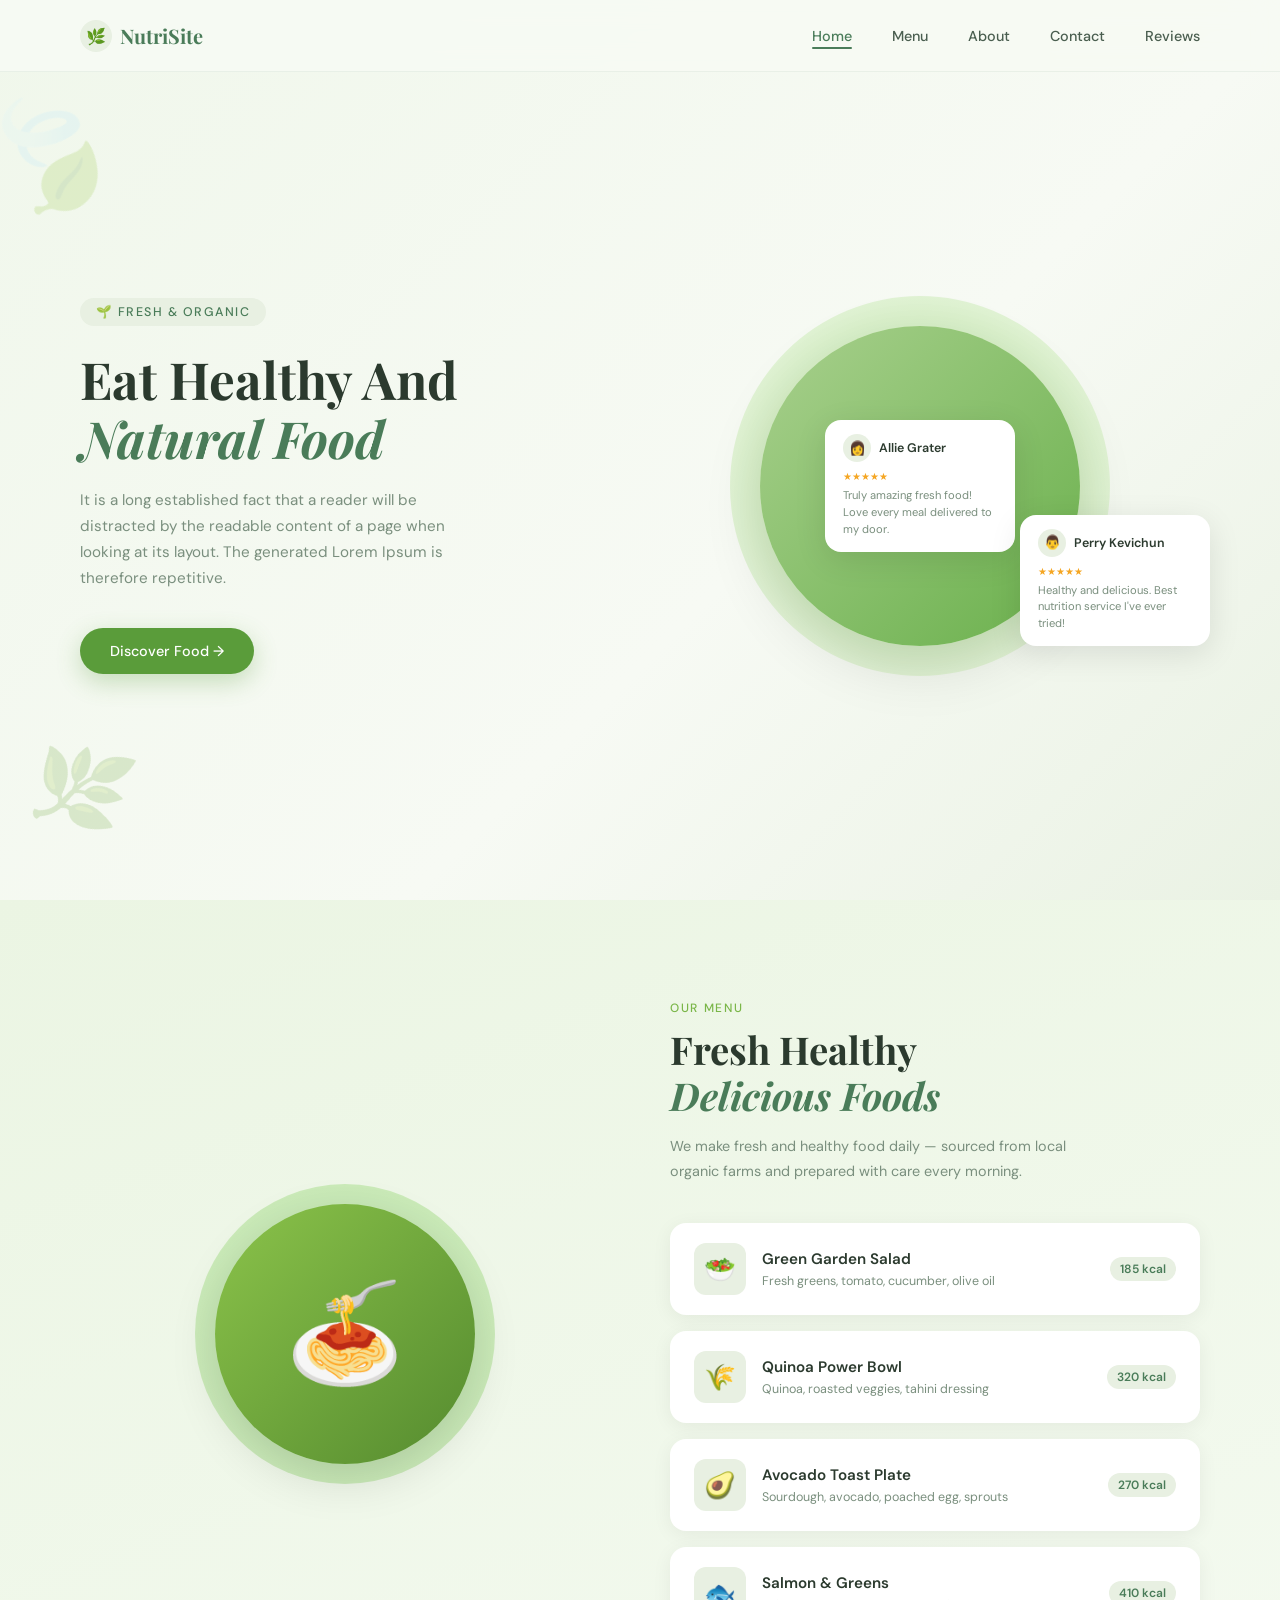
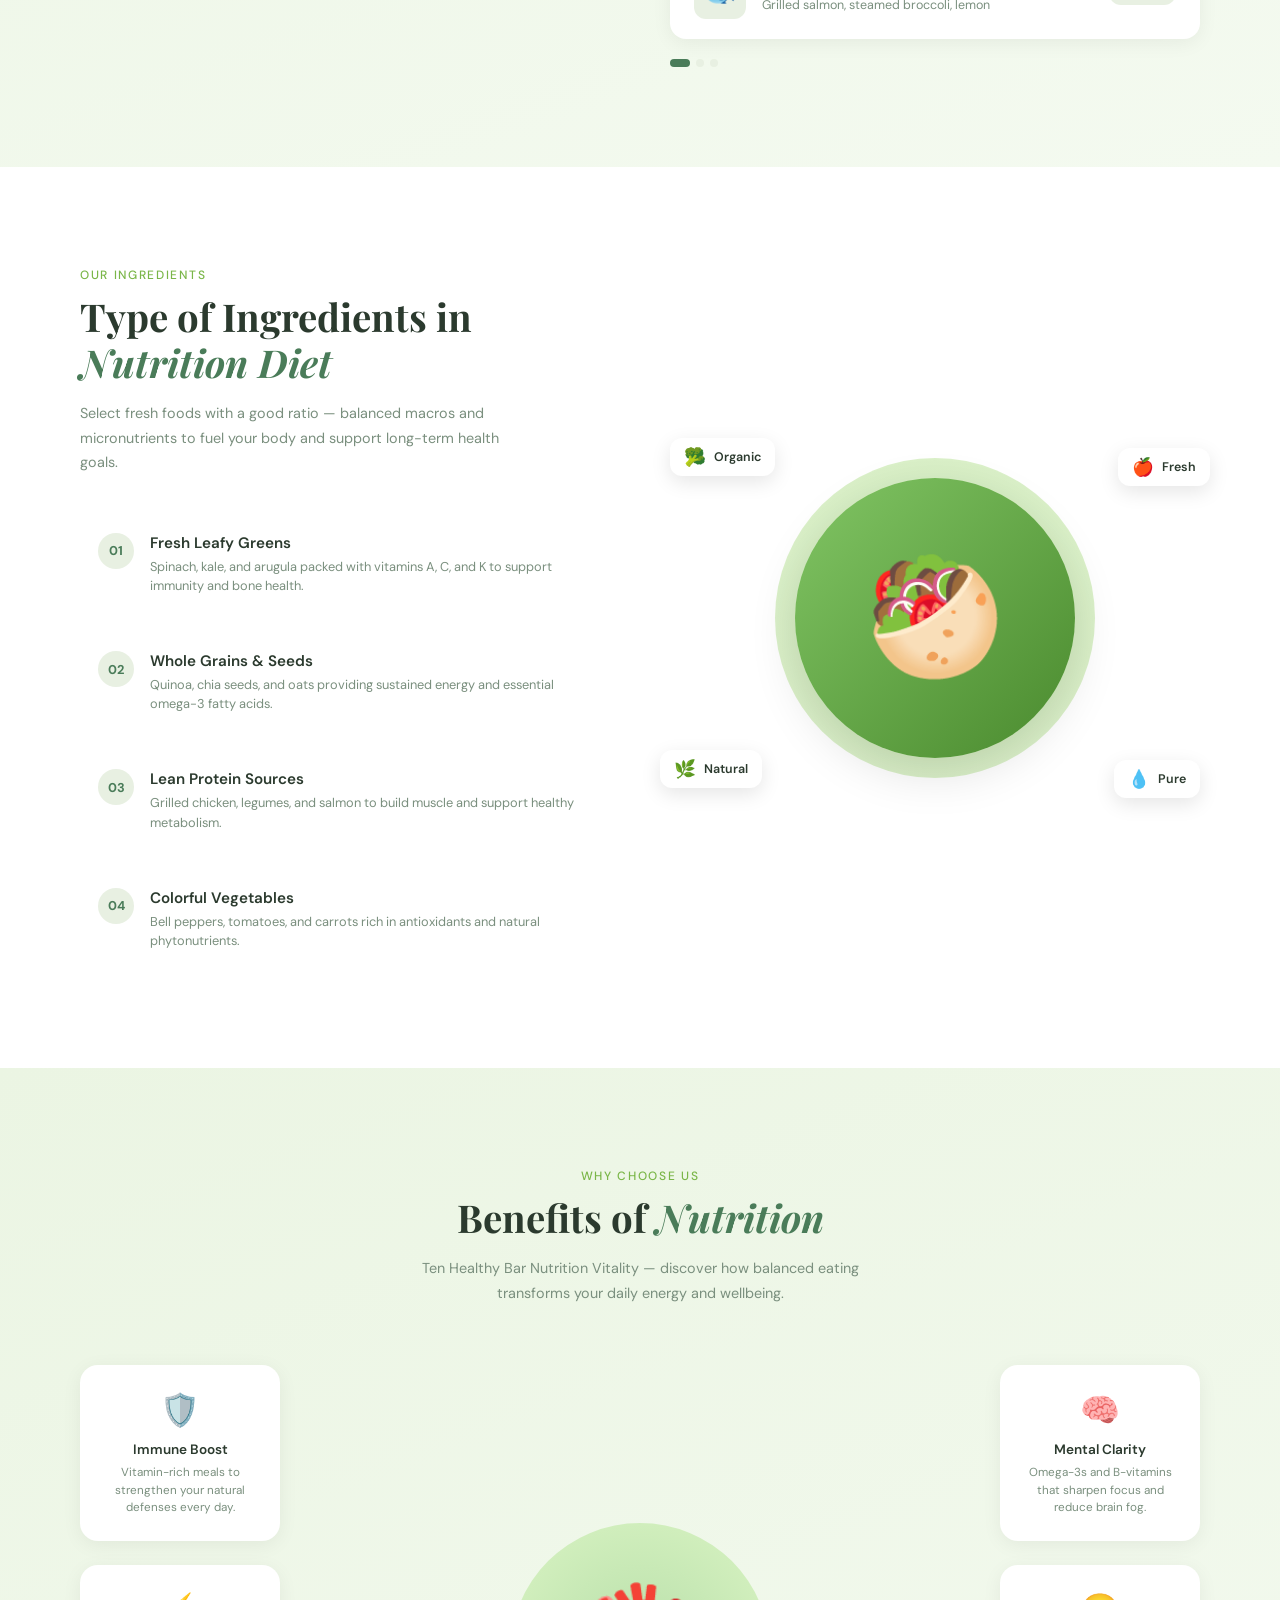
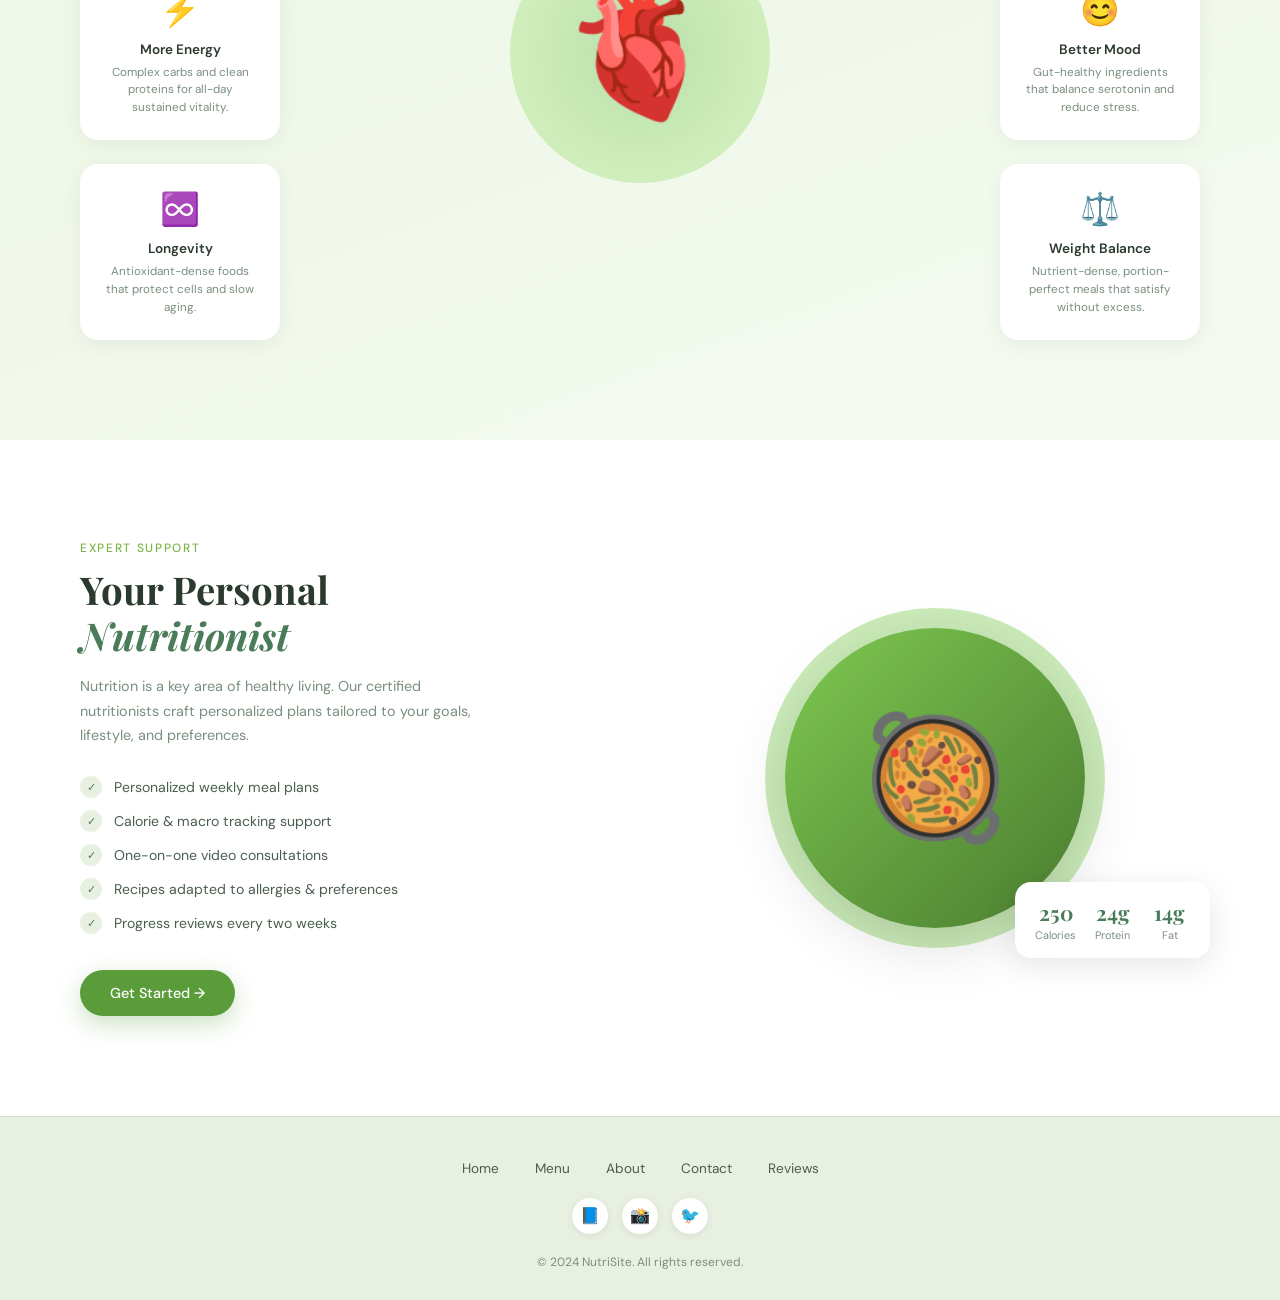
==== html/index.html @ 9f2c746f "Initial commit" ====
<!DOCTYPE html>
<html lang="en">
  <head>
    <meta charset="UTF-8" />
    <meta name="viewport" content="width=device-width, initial-scale=1.0" />
    <title>NutriSite — Eat Healthy & Natural Food</title>
    <link
      href="https://fonts.googleapis.com/css2?family=Playfair+Display:ital,wght@0,400;0,600;0,700;1,400&family=DM+Sans:wght@300;400;500&display=swap"
      rel="stylesheet"
    />
    <link rel="stylesheet" href="/css/style.css" />
  </head>
  <body>
    <nav>
      <a href="#" class="logo">
        <span class="logo-icon">🌿</span>
        NutriSite
      </a>
      <ul class="nav-links">
        <li><a href="#hero" class="active">Home</a></li>
        <li><a href="#menu">Menu</a></li>
        <li><a href="#ingredients">About</a></li>
        <li><a href="#nutritionist">Contact</a></li>
        <li><a href="#benefits">Reviews</a></li>
      </ul>
    </nav>

    <section id="hero">
      <span class="leaf leaf-tl">🍃</span>
      <span class="leaf leaf-bl">🌿</span>

      <div class="hero-content reveal">
        <span class="hero-tag">🌱 Fresh &amp; Organic</span>
        <h1 class="hero-title">Eat Healthy And<br /><em>Natural Food</em></h1>
        <p class="hero-desc">
          It is a long established fact that a reader will be distracted by the
          readable content of a page when looking at its layout. The generated
          Lorem Ipsum is therefore repetitive.
        </p>
        <a href="#menu" class="btn-primary">Discover Food →</a>
      </div>

      <div class="hero-visual">
        <div class="hero-circle"></div>
        <div class="hero-plate">🥗</div>

        <div class="review-card">
          <div class="review-avatar">
            <span class="avatar-icon">👩</span>
            <span class="review-name">Allie Grater</span>
          </div>
          <div class="stars">★★★★★</div>
          <p class="review-text">
            Truly amazing fresh food! Love every meal delivered to my door.
          </p>
        </div>

        <div class="review-card">
          <div class="review-avatar">
            <span class="avatar-icon">👨</span>
            <span class="review-name">Perry Kevichun</span>
          </div>
          <div class="stars">★★★★★</div>
          <p class="review-text">
            Healthy and delicious. Best nutrition service I've ever tried!
          </p>
        </div>
      </div>
    </section>

    <section id="menu">
      <div class="menu-inner">
        <div class="menu-visual reveal">
          <div class="menu-circle"></div>
          <div class="menu-plate">🍝</div>
        </div>

        <div>
          <p class="section-label reveal">Our Menu</p>
          <h2 class="section-title reveal">
            Fresh Healthy<br /><em>Delicious Foods</em>
          </h2>
          <p class="section-sub reveal">
            We make fresh and healthy food daily — sourced from local organic
            farms and prepared with care every morning.
          </p>

          <div class="menu-cards">
            <div class="menu-card reveal">
              <span class="menu-card-icon">🥗</span>
              <div class="menu-card-info">
                <h4>Green Garden Salad</h4>
                <p>Fresh greens, tomato, cucumber, olive oil</p>
              </div>
              <span class="menu-card-cal">185 kcal</span>
            </div>
            <div class="menu-card reveal">
              <span class="menu-card-icon">🌾</span>
              <div class="menu-card-info">
                <h4>Quinoa Power Bowl</h4>
                <p>Quinoa, roasted veggies, tahini dressing</p>
              </div>
              <span class="menu-card-cal">320 kcal</span>
            </div>
            <div class="menu-card reveal">
              <span class="menu-card-icon">🥑</span>
              <div class="menu-card-info">
                <h4>Avocado Toast Plate</h4>
                <p>Sourdough, avocado, poached egg, sprouts</p>
              </div>
              <span class="menu-card-cal">270 kcal</span>
            </div>
            <div class="menu-card reveal">
              <span class="menu-card-icon">🐟</span>
              <div class="menu-card-info">
                <h4>Salmon &amp; Greens</h4>
                <p>Grilled salmon, steamed broccoli, lemon</p>
              </div>
              <span class="menu-card-cal">410 kcal</span>
            </div>
          </div>

          <div class="menu-dots">
            <span class="dot active"></span>
            <span class="dot"></span>
            <span class="dot"></span>
          </div>
        </div>
      </div>
    </section>

    <section id="ingredients">
      <div>
        <p class="section-label reveal">Our Ingredients</p>
        <h2 class="section-title reveal">
          Type of Ingredients in<br /><em>Nutrition Diet</em>
        </h2>
        <p class="section-sub reveal">
          Select fresh foods with a good ratio — balanced macros and
          micronutrients to fuel your body and support long-term health goals.
        </p>

        <div class="ing-list">
          <div class="ing-item reveal">
            <span class="ing-num">01</span>
            <div class="ing-text">
              <h4>Fresh Leafy Greens</h4>
              <p>
                Spinach, kale, and arugula packed with vitamins A, C, and K to
                support immunity and bone health.
              </p>
            </div>
          </div>
          <div class="ing-item reveal">
            <span class="ing-num">02</span>
            <div class="ing-text">
              <h4>Whole Grains &amp; Seeds</h4>
              <p>
                Quinoa, chia seeds, and oats providing sustained energy and
                essential omega-3 fatty acids.
              </p>
            </div>
          </div>
          <div class="ing-item reveal">
            <span class="ing-num">03</span>
            <div class="ing-text">
              <h4>Lean Protein Sources</h4>
              <p>
                Grilled chicken, legumes, and salmon to build muscle and support
                healthy metabolism.
              </p>
            </div>
          </div>
          <div class="ing-item reveal">
            <span class="ing-num">04</span>
            <div class="ing-text">
              <h4>Colorful Vegetables</h4>
              <p>
                Bell peppers, tomatoes, and carrots rich in antioxidants and
                natural phytonutrients.
              </p>
            </div>
          </div>
        </div>
      </div>

      <div class="ing-visual reveal">
        <div class="ing-circle"></div>
        <div class="ing-bowl">🥙</div>
        <div class="badge badge-tl">
          <span class="badge-icon">🥦</span> Organic
        </div>
        <div class="badge badge-tr">
          <span class="badge-icon">🍎</span> Fresh
        </div>
        <div class="badge badge-bl">
          <span class="badge-icon">🌿</span> Natural
        </div>
        <div class="badge badge-br">
          <span class="badge-icon">💧</span> Pure
        </div>
      </div>
    </section>

    <section id="benefits">
      <div class="benefits-header reveal">
        <p class="section-label">Why Choose Us</p>
        <h2 class="section-title">Benefits of <em>Nutrition</em></h2>
        <p class="section-sub">
          Ten Healthy Bar Nutrition Vitality — discover how balanced eating
          transforms your daily energy and wellbeing.
        </p>
      </div>

      <div class="benefits-grid">
        <div class="benefits-col">
          <div class="benefit-card reveal">
            <div class="benefit-icon">🛡️</div>
            <h4>Immune Boost</h4>
            <p>
              Vitamin-rich meals to strengthen your natural defenses every day.
            </p>
          </div>
          <div class="benefit-card reveal">
            <div class="benefit-icon">⚡</div>
            <h4>More Energy</h4>
            <p>
              Complex carbs and clean proteins for all-day sustained vitality.
            </p>
          </div>
          <div class="benefit-card reveal">
            <div class="benefit-icon">♾️</div>
            <h4>Longevity</h4>
            <p>Antioxidant-dense foods that protect cells and slow aging.</p>
          </div>
        </div>

        <div class="benefits-center reveal">
          <div class="heart-visual">🫀</div>
        </div>

        <div class="benefits-col">
          <div class="benefit-card reveal">
            <div class="benefit-icon">🧠</div>
            <h4>Mental Clarity</h4>
            <p>
              Omega-3s and B-vitamins that sharpen focus and reduce brain fog.
            </p>
          </div>
          <div class="benefit-card reveal">
            <div class="benefit-icon">😊</div>
            <h4>Better Mood</h4>
            <p>
              Gut-healthy ingredients that balance serotonin and reduce stress.
            </p>
          </div>
          <div class="benefit-card reveal">
            <div class="benefit-icon">⚖️</div>
            <h4>Weight Balance</h4>
            <p>
              Nutrient-dense, portion-perfect meals that satisfy without excess.
            </p>
          </div>
        </div>
      </div>
    </section>

    <section id="nutritionist">
      <div class="nutri-content">
        <p class="section-label reveal">Expert Support</p>
        <h2 class="section-title reveal">
          Your Personal<br /><em>Nutritionist</em>
        </h2>
        <p class="section-sub reveal">
          Nutrition is a key area of healthy living. Our certified nutritionists
          craft personalized plans tailored to your goals, lifestyle, and
          preferences.
        </p>

        <ul class="nutri-checklist">
          <li class="reveal">
            <span class="check-icon">✓</span> Personalized weekly meal plans
          </li>
          <li class="reveal">
            <span class="check-icon">✓</span> Calorie &amp; macro tracking
            support
          </li>
          <li class="reveal">
            <span class="check-icon">✓</span> One-on-one video consultations
          </li>
          <li class="reveal">
            <span class="check-icon">✓</span> Recipes adapted to allergies &amp;
            preferences
          </li>
          <li class="reveal">
            <span class="check-icon">✓</span> Progress reviews every two weeks
          </li>
        </ul>

        <a href="#" class="btn-primary">Get Started →</a>
      </div>

      <div class="nutri-visual reveal">
        <div class="nutri-circle"></div>
        <div class="nutri-bowl">🥘</div>
        <div class="nutri-stats">
          <div>
            <div class="stat-val">250</div>
            <div class="stat-lbl">Calories</div>
          </div>
          <div>
            <div class="stat-val">24g</div>
            <div class="stat-lbl">Protein</div>
          </div>
          <div>
            <div class="stat-val">14g</div>
            <div class="stat-lbl">Fat</div>
          </div>
        </div>
      </div>
    </section>

    <footer>
      <ul class="footer-links">
        <li><a href="#hero">Home</a></li>
        <li><a href="#menu">Menu</a></li>
        <li><a href="#ingredients">About</a></li>
        <li><a href="#nutritionist">Contact</a></li>
        <li><a href="#benefits">Reviews</a></li>
      </ul>
      <div class="footer-socials">
        <a href="#" class="social-btn" title="Facebook">📘</a>
        <a href="#" class="social-btn" title="Instagram">📸</a>
        <a href="#" class="social-btn" title="Twitter">🐦</a>
      </div>
      <p class="footer-copy">© 2024 NutriSite. All rights reserved.</p>
    </footer>

    <script src="/js/app.js"></script>
  </body>
</html>
---- css/style.css ----
:root {
  --green-primary: #4a7c59;
  --green-light: #7ab648;
  --green-pale: #e8f0e2;
  --green-circle: #d6e9cc;
  --green-btn: #5a9c3a;
  --text-dark: #2b3a2e;
  --text-mid: #4a5e4f;
  --text-light: #7a8f7e;
  --white: #ffffff;
  --cream: #f7faf4;
  --card-bg: #ffffff;
}

*,
*::before,
*::after {
  box-sizing: border-box;
  margin: 0;
  padding: 0;
}

html {
  scroll-behavior: smooth;
}

body {
  font-family: "DM Sans", sans-serif;
  background: var(--cream);
  color: var(--text-dark);
  overflow-x: hidden;
}

/* ── NAVBAR ── */
nav {
  position: fixed;
  top: 0;
  left: 0;
  right: 0;
  z-index: 100;
  display: flex;
  align-items: center;
  justify-content: space-between;
  padding: 0 80px;
  height: 72px;
  background: rgba(247, 250, 244, 0.92);
  backdrop-filter: blur(12px);
  border-bottom: 1px solid rgba(74, 124, 89, 0.08);
}

.logo {
  display: flex;
  align-items: center;
  gap: 8px;
  font-family: "Playfair Display", serif;
  font-size: 1.25rem;
  font-weight: 700;
  color: var(--green-primary);
  text-decoration: none;
}

.logo-icon {
  width: 32px;
  height: 32px;
  background: var(--green-pale);
  border-radius: 50%;
  display: flex;
  align-items: center;
  justify-content: center;
  font-size: 1rem;
}

.nav-links {
  display: flex;
  gap: 40px;
  list-style: none;
}

.nav-links a {
  text-decoration: none;
  font-size: 0.9rem;
  font-weight: 500;
  color: var(--text-mid);
  transition: color 0.2s;
  position: relative;
}

.nav-links a.active,
.nav-links a:hover {
  color: var(--green-primary);
}

.nav-links a.active::after {
  content: "";
  position: absolute;
  bottom: -4px;
  left: 0;
  right: 0;
  height: 2px;
  background: var(--green-primary);
  border-radius: 2px;
}

/* ── HERO ── */
#hero {
  min-height: 100vh;
  padding: 72px 80px 0;
  display: grid;
  grid-template-columns: 1fr 1fr;
  align-items: center;
  position: relative;
  overflow: hidden;
  background: linear-gradient(135deg, #f0f7eb 0%, #f7faf4 60%, #eaf2e4 100%);
}

/* decorative leaves */
.leaf {
  position: absolute;
  opacity: 0.18;
  pointer-events: none;
}
.leaf-tl {
  top: 80px;
  left: -20px;
  font-size: 7rem;
  transform: rotate(-30deg);
}
.leaf-bl {
  bottom: 60px;
  left: 30px;
  font-size: 5rem;
  transform: rotate(20deg);
}

.hero-content {
  padding: 40px 0;
  z-index: 2;
}

.hero-tag {
  display: inline-block;
  background: var(--green-pale);
  color: var(--green-primary);
  font-size: 0.78rem;
  font-weight: 500;
  letter-spacing: 0.12em;
  text-transform: uppercase;
  padding: 6px 16px;
  border-radius: 100px;
  margin-bottom: 24px;
}

.hero-title {
  font-family: "Playfair Display", serif;
  font-size: clamp(2.4rem, 4vw, 3.6rem);
  font-weight: 700;
  line-height: 1.15;
  color: var(--text-dark);
  margin-bottom: 20px;
}

.hero-title em {
  font-style: italic;
  color: var(--green-primary);
}

.hero-desc {
  font-size: 0.95rem;
  line-height: 1.7;
  color: var(--text-light);
  max-width: 380px;
  margin-bottom: 36px;
}

.btn-primary {
  display: inline-flex;
  align-items: center;
  gap: 10px;
  background: var(--green-btn);
  color: white;
  font-size: 0.9rem;
  font-weight: 500;
  padding: 14px 30px;
  border-radius: 100px;
  text-decoration: none;
  transition: transform 0.2s, box-shadow 0.2s;
  box-shadow: 0 8px 24px rgba(90, 156, 58, 0.3);
}

.btn-primary:hover {
  transform: translateY(-2px);
  box-shadow: 0 12px 32px rgba(90, 156, 58, 0.4);
}

/* hero visual */
.hero-visual {
  position: relative;
  display: flex;
  align-items: center;
  justify-content: center;
  height: 520px;
}

.hero-circle {
  width: 380px;
  height: 380px;
  background: radial-gradient(
    circle,
    #c8e6b4 0%,
    #d8f0c8 60%,
    transparent 100%
  );
  border-radius: 50%;
  position: absolute;
  top: 50%;
  left: 50%;
  transform: translate(-50%, -50%);
}

.hero-plate {
  width: 320px;
  height: 320px;
  border-radius: 50%;
  object-fit: cover;
  position: relative;
  z-index: 2;
  box-shadow: 0 20px 60px rgba(0, 0, 0, 0.12);
  background: linear-gradient(135deg, #a8d08d, #6ab04c);
  display: flex;
  align-items: center;
  justify-content: center;
  font-size: 8rem;
}

/* review cards */
.review-card {
  position: absolute;
  background: white;
  border-radius: 16px;
  padding: 14px 18px;
  box-shadow: 0 8px 32px rgba(0, 0, 0, 0.1);
  max-width: 190px;
  z-index: 3;
  animation: float 4s ease-in-out infinite;
}

.review-card:first-of-type {
  bottom: 60px;
  left: -20px;
  animation-delay: 0s;
}
.review-card:last-of-type {
  bottom: 100px;
  right: -10px;
  animation-delay: 1.5s;
}

@keyframes float {
  0%,
  100% {
    transform: translateY(0);
  }
  50% {
    transform: translateY(-8px);
  }
}

.review-avatar {
  display: flex;
  align-items: center;
  gap: 8px;
  margin-bottom: 8px;
}

.avatar-icon {
  width: 28px;
  height: 28px;
  border-radius: 50%;
  background: var(--green-pale);
  display: flex;
  align-items: center;
  justify-content: center;
  font-size: 0.85rem;
}

.review-name {
  font-size: 0.78rem;
  font-weight: 600;
  color: var(--text-dark);
}

.review-text {
  font-size: 0.7rem;
  line-height: 1.5;
  color: var(--text-light);
}

.stars {
  color: #f5a623;
  font-size: 0.65rem;
  margin-bottom: 4px;
}

/* ── SECTION COMMONS ── */
section {
  padding: 100px 80px;
}

.section-label {
  font-size: 0.75rem;
  font-weight: 500;
  letter-spacing: 0.14em;
  text-transform: uppercase;
  color: var(--green-light);
  margin-bottom: 10px;
}

.section-title {
  font-family: "Playfair Display", serif;
  font-size: clamp(1.9rem, 3vw, 2.8rem);
  font-weight: 700;
  color: var(--text-dark);
  line-height: 1.2;
  margin-bottom: 16px;
}

.section-title em {
  font-style: italic;
  color: var(--green-primary);
}

.section-sub {
  font-size: 0.9rem;
  color: var(--text-light);
  line-height: 1.7;
  max-width: 420px;
  margin-bottom: 40px;
}

/* ── MENU SECTION ── */
#menu {
  background: linear-gradient(160deg, #ebf5e3 0%, #f4faf0 100%);
  position: relative;
  overflow: hidden;
}

.menu-inner {
  display: grid;
  grid-template-columns: 1fr 1fr;
  gap: 60px;
  align-items: center;
}

.menu-visual {
  position: relative;
  height: 420px;
  display: flex;
  align-items: center;
  justify-content: center;
}

.menu-circle {
  width: 300px;
  height: 300px;
  background: radial-gradient(
    circle,
    #b8dfaa 0%,
    #caeab8 70%,
    transparent 100%
  );
  border-radius: 50%;
  position: absolute;
}

.menu-plate {
  width: 260px;
  height: 260px;
  border-radius: 50%;
  background: linear-gradient(135deg, #8bc34a, #558b2f);
  display: flex;
  align-items: center;
  justify-content: center;
  font-size: 6rem;
  z-index: 2;
  box-shadow: 0 16px 48px rgba(0, 0, 0, 0.12);
}

.menu-cards {
  display: flex;
  flex-direction: column;
  gap: 16px;
}

.menu-card {
  background: white;
  border-radius: 16px;
  padding: 20px 24px;
  display: flex;
  align-items: center;
  gap: 16px;
  box-shadow: 0 4px 20px rgba(0, 0, 0, 0.06);
  transition: transform 0.2s, box-shadow 0.2s;
  cursor: default;
}

.menu-card:hover {
  transform: translateX(6px);
  box-shadow: 0 8px 32px rgba(0, 0, 0, 0.1);
}

.menu-card-icon {
  width: 52px;
  height: 52px;
  border-radius: 12px;
  background: var(--green-pale);
  display: flex;
  align-items: center;
  justify-content: center;
  font-size: 1.6rem;
  flex-shrink: 0;
}

.menu-card-info h4 {
  font-size: 0.95rem;
  font-weight: 600;
  margin-bottom: 4px;
}
.menu-card-info p {
  font-size: 0.78rem;
  color: var(--text-light);
}

.menu-card-cal {
  margin-left: auto;
  font-size: 0.75rem;
  font-weight: 600;
  color: var(--green-primary);
  background: var(--green-pale);
  padding: 4px 10px;
  border-radius: 100px;
}

.menu-dots {
  display: flex;
  gap: 6px;
  margin-top: 20px;
}
.dot {
  width: 8px;
  height: 8px;
  border-radius: 50%;
  background: var(--green-pale);
  cursor: pointer;
}
.dot.active {
  background: var(--green-primary);
  width: 20px;
  border-radius: 4px;
}

/* ── INGREDIENTS ── */
#ingredients {
  display: grid;
  grid-template-columns: 1fr 1fr;
  gap: 60px;
  align-items: center;
  background: white;
}

.ing-list {
  display: flex;
  flex-direction: column;
  gap: 20px;
}

.ing-item {
  display: flex;
  align-items: flex-start;
  gap: 16px;
  padding: 18px;
  border-radius: 14px;
  transition: background 0.2s;
  cursor: default;
}

.ing-item:hover {
  background: var(--green-pale);
}

.ing-num {
  width: 36px;
  height: 36px;
  border-radius: 50%;
  background: var(--green-pale);
  display: flex;
  align-items: center;
  justify-content: center;
  font-size: 0.8rem;
  font-weight: 700;
  color: var(--green-primary);
  flex-shrink: 0;
}

.ing-text h4 {
  font-size: 0.95rem;
  font-weight: 600;
  margin-bottom: 4px;
}
.ing-text p {
  font-size: 0.8rem;
  color: var(--text-light);
  line-height: 1.5;
}

.ing-visual {
  position: relative;
  height: 400px;
  display: flex;
  align-items: center;
  justify-content: center;
}

.ing-circle {
  width: 320px;
  height: 320px;
  background: radial-gradient(
    circle,
    #c5e6ae 0%,
    #daf0c8 70%,
    transparent 100%
  );
  border-radius: 50%;
  position: absolute;
}

.ing-bowl {
  width: 280px;
  height: 280px;
  border-radius: 50%;
  background: linear-gradient(135deg, #81c564, #4a8a2e);
  display: flex;
  align-items: center;
  justify-content: center;
  font-size: 7rem;
  z-index: 2;
  box-shadow: 0 16px 48px rgba(0, 0, 0, 0.12);
}

/* floating badges */
.badge {
  position: absolute;
  background: white;
  border-radius: 12px;
  padding: 8px 14px;
  display: flex;
  align-items: center;
  gap: 8px;
  box-shadow: 0 6px 20px rgba(0, 0, 0, 0.1);
  z-index: 3;
  font-size: 0.78rem;
  font-weight: 600;
}

.badge-icon {
  font-size: 1.1rem;
}
.badge-tl {
  top: 20px;
  left: 0;
}
.badge-tr {
  top: 30px;
  right: -10px;
}
.badge-bl {
  bottom: 30px;
  left: -10px;
}
.badge-br {
  bottom: 20px;
  right: 0;
}

/* ── BENEFITS ── */
#benefits {
  background: linear-gradient(160deg, #ebf5e3 0%, #f4faf0 100%);
  text-align: center;
}

.benefits-header {
  margin-bottom: 60px;
}
.benefits-header .section-title {
  max-width: 500px;
  margin: 0 auto 16px;
}
.benefits-header .section-sub {
  max-width: 500px;
  margin: 0 auto;
  text-align: center;
}

.benefits-grid {
  display: grid;
  grid-template-columns: 200px 1fr 200px;
  gap: 30px;
  align-items: center;
}

.benefits-col {
  display: flex;
  flex-direction: column;
  gap: 24px;
}

.benefit-card {
  background: white;
  border-radius: 18px;
  padding: 24px 20px;
  text-align: center;
  box-shadow: 0 4px 20px rgba(0, 0, 0, 0.06);
  transition: transform 0.25s, box-shadow 0.25s;
  cursor: default;
}

.benefit-card:hover {
  transform: translateY(-4px);
  box-shadow: 0 12px 36px rgba(0, 0, 0, 0.1);
}

.benefit-icon {
  font-size: 2rem;
  margin-bottom: 10px;
}

.benefit-card h4 {
  font-size: 0.85rem;
  font-weight: 600;
  margin-bottom: 6px;
}
.benefit-card p {
  font-size: 0.73rem;
  color: var(--text-light);
  line-height: 1.5;
}

.benefits-center {
  display: flex;
  align-items: center;
  justify-content: center;
}

.heart-visual {
  width: 260px;
  height: 260px;
  background: radial-gradient(
    circle,
    #b8dfaa 0%,
    #d0eebc 70%,
    transparent 100%
  );
  border-radius: 50%;
  display: flex;
  align-items: center;
  justify-content: center;
  font-size: 8rem;
  animation: pulse 3s ease-in-out infinite;
}

@keyframes pulse {
  0%,
  100% {
    transform: scale(1);
  }
  50% {
    transform: scale(1.04);
  }
}

/* ── NUTRITIONIST ── */
#nutritionist {
  display: grid;
  grid-template-columns: 1fr 1fr;
  gap: 60px;
  align-items: center;
  background: white;
}

.nutri-content .section-sub {
  margin-bottom: 28px;
}

.nutri-checklist {
  list-style: none;
  display: flex;
  flex-direction: column;
  gap: 12px;
  margin-bottom: 36px;
}

.nutri-checklist li {
  display: flex;
  align-items: center;
  gap: 12px;
  font-size: 0.88rem;
  color: var(--text-mid);
}

.check-icon {
  width: 22px;
  height: 22px;
  border-radius: 50%;
  background: var(--green-pale);
  display: flex;
  align-items: center;
  justify-content: center;
  color: var(--green-primary);
  font-size: 0.7rem;
  flex-shrink: 0;
}

.nutri-visual {
  position: relative;
  height: 440px;
  display: flex;
  align-items: center;
  justify-content: center;
}

.nutri-circle {
  width: 340px;
  height: 340px;
  background: radial-gradient(
    circle,
    #b8dfaa 0%,
    #caeab8 70%,
    transparent 100%
  );
  border-radius: 50%;
  position: absolute;
}

.nutri-bowl {
  width: 300px;
  height: 300px;
  border-radius: 50%;
  background: linear-gradient(135deg, #7ec850, #4a7c30);
  display: flex;
  align-items: center;
  justify-content: center;
  font-size: 7.5rem;
  z-index: 2;
  box-shadow: 0 20px 60px rgba(0, 0, 0, 0.12);
}

.nutri-stats {
  position: absolute;
  right: -10px;
  bottom: 40px;
  background: white;
  border-radius: 16px;
  padding: 16px 20px;
  box-shadow: 0 8px 32px rgba(0, 0, 0, 0.1);
  z-index: 3;
  display: grid;
  grid-template-columns: 1fr 1fr 1fr;
  gap: 16px;
  text-align: center;
}

.stat-val {
  font-family: "Playfair Display", serif;
  font-size: 1.3rem;
  font-weight: 700;
  color: var(--green-primary);
}

.stat-lbl {
  font-size: 0.68rem;
  color: var(--text-light);
  margin-top: 2px;
}

/* ── FOOTER ── */
footer {
  background: var(--green-pale);
  text-align: center;
  padding: 40px 80px 30px;
  border-top: 1px solid rgba(74, 124, 89, 0.12);
}

.footer-links {
  display: flex;
  justify-content: center;
  gap: 36px;
  list-style: none;
  margin-bottom: 20px;
}

.footer-links a {
  text-decoration: none;
  font-size: 0.85rem;
  color: var(--text-mid);
  transition: color 0.2s;
}

.footer-links a:hover {
  color: var(--green-primary);
}

.footer-socials {
  display: flex;
  justify-content: center;
  gap: 14px;
  margin-bottom: 20px;
}

.social-btn {
  width: 36px;
  height: 36px;
  border-radius: 50%;
  background: white;
  display: flex;
  align-items: center;
  justify-content: center;
  font-size: 1rem;
  text-decoration: none;
  box-shadow: 0 2px 8px rgba(0, 0, 0, 0.08);
  transition: transform 0.2s;
}

.social-btn:hover {
  transform: translateY(-2px);
}

.footer-copy {
  font-size: 0.75rem;
  color: var(--text-light);
}

/* ── SCROLL REVEAL ── */
.reveal {
  opacity: 0;
  transform: translateY(30px);
  transition: opacity 0.7s ease, transform 0.7s ease;
}
.reveal.visible {
  opacity: 1;
  transform: translateY(0);
}

/* stagger delays */
.reveal:nth-child(2) {
  transition-delay: 0.1s;
}
.reveal:nth-child(3) {
  transition-delay: 0.2s;
}
.reveal:nth-child(4) {
  transition-delay: 0.3s;
}
.reveal:nth-child(5) {
  transition-delay: 0.4s;
}
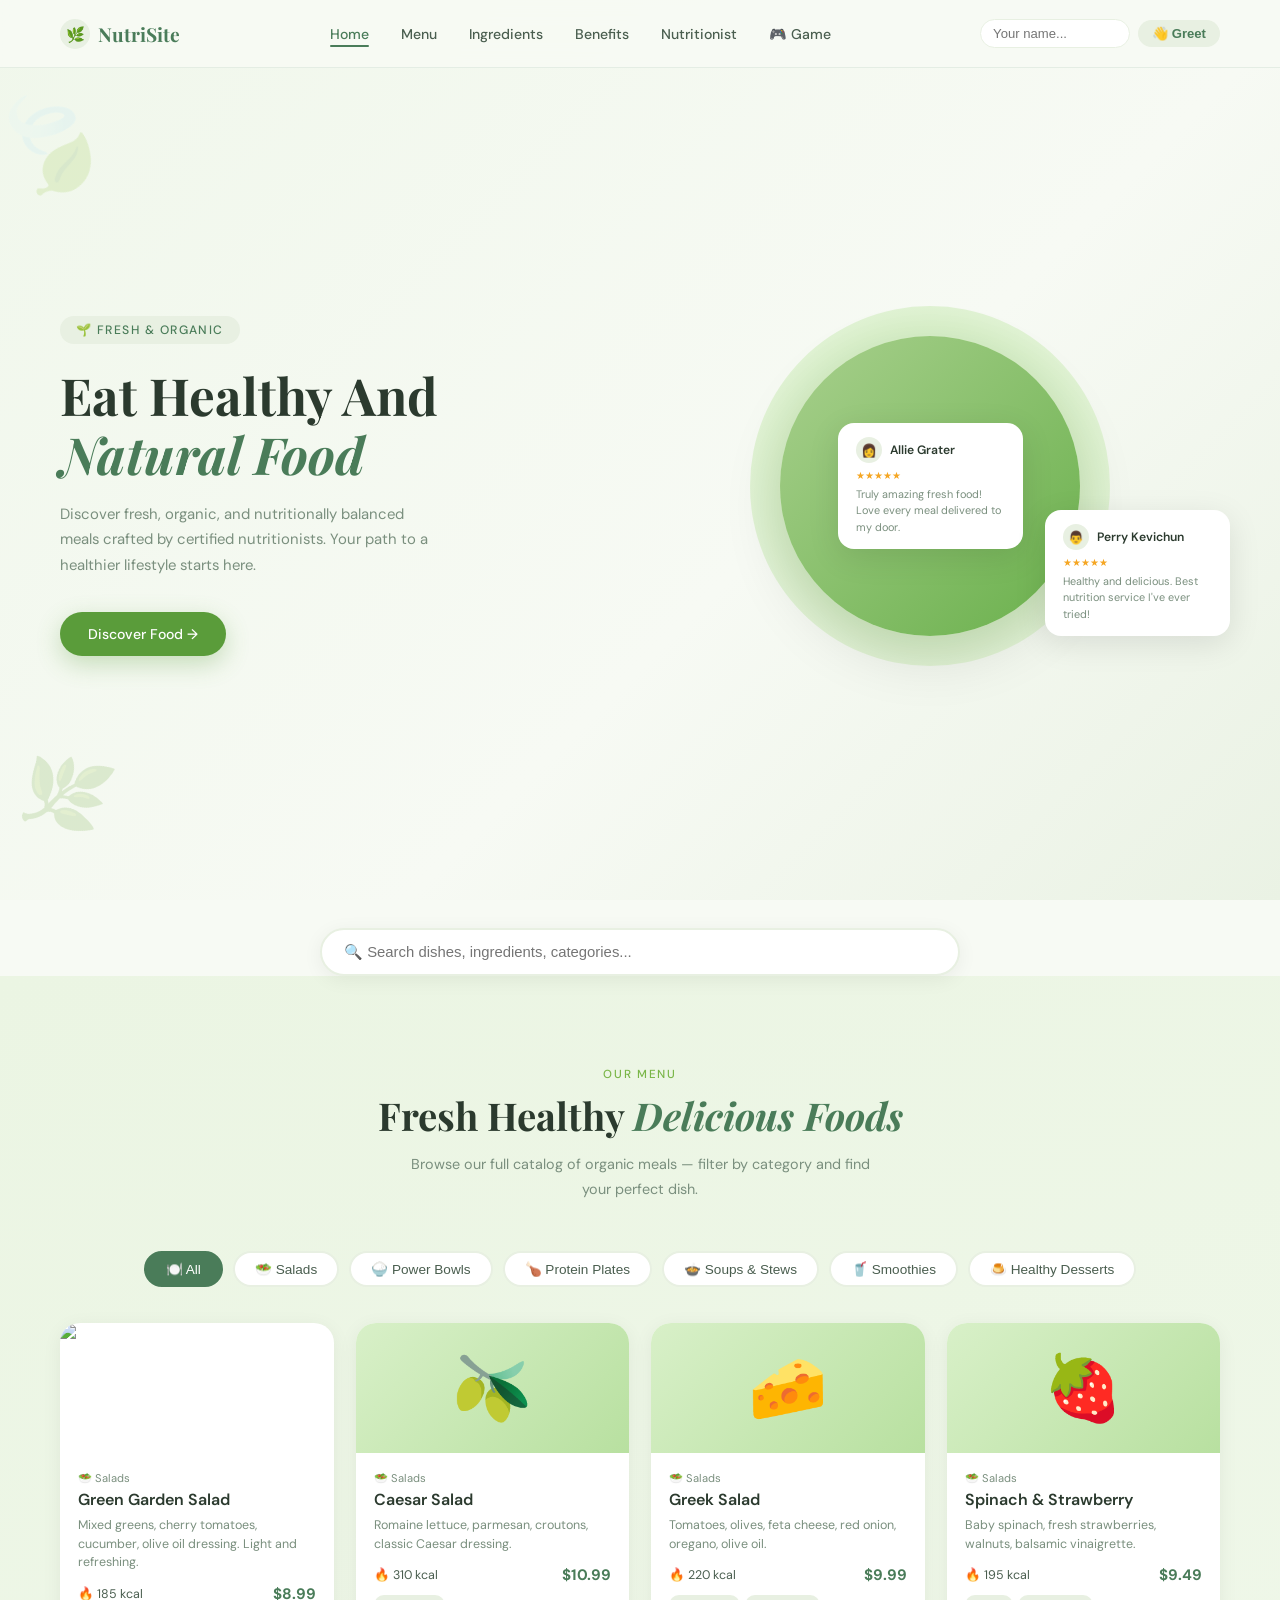
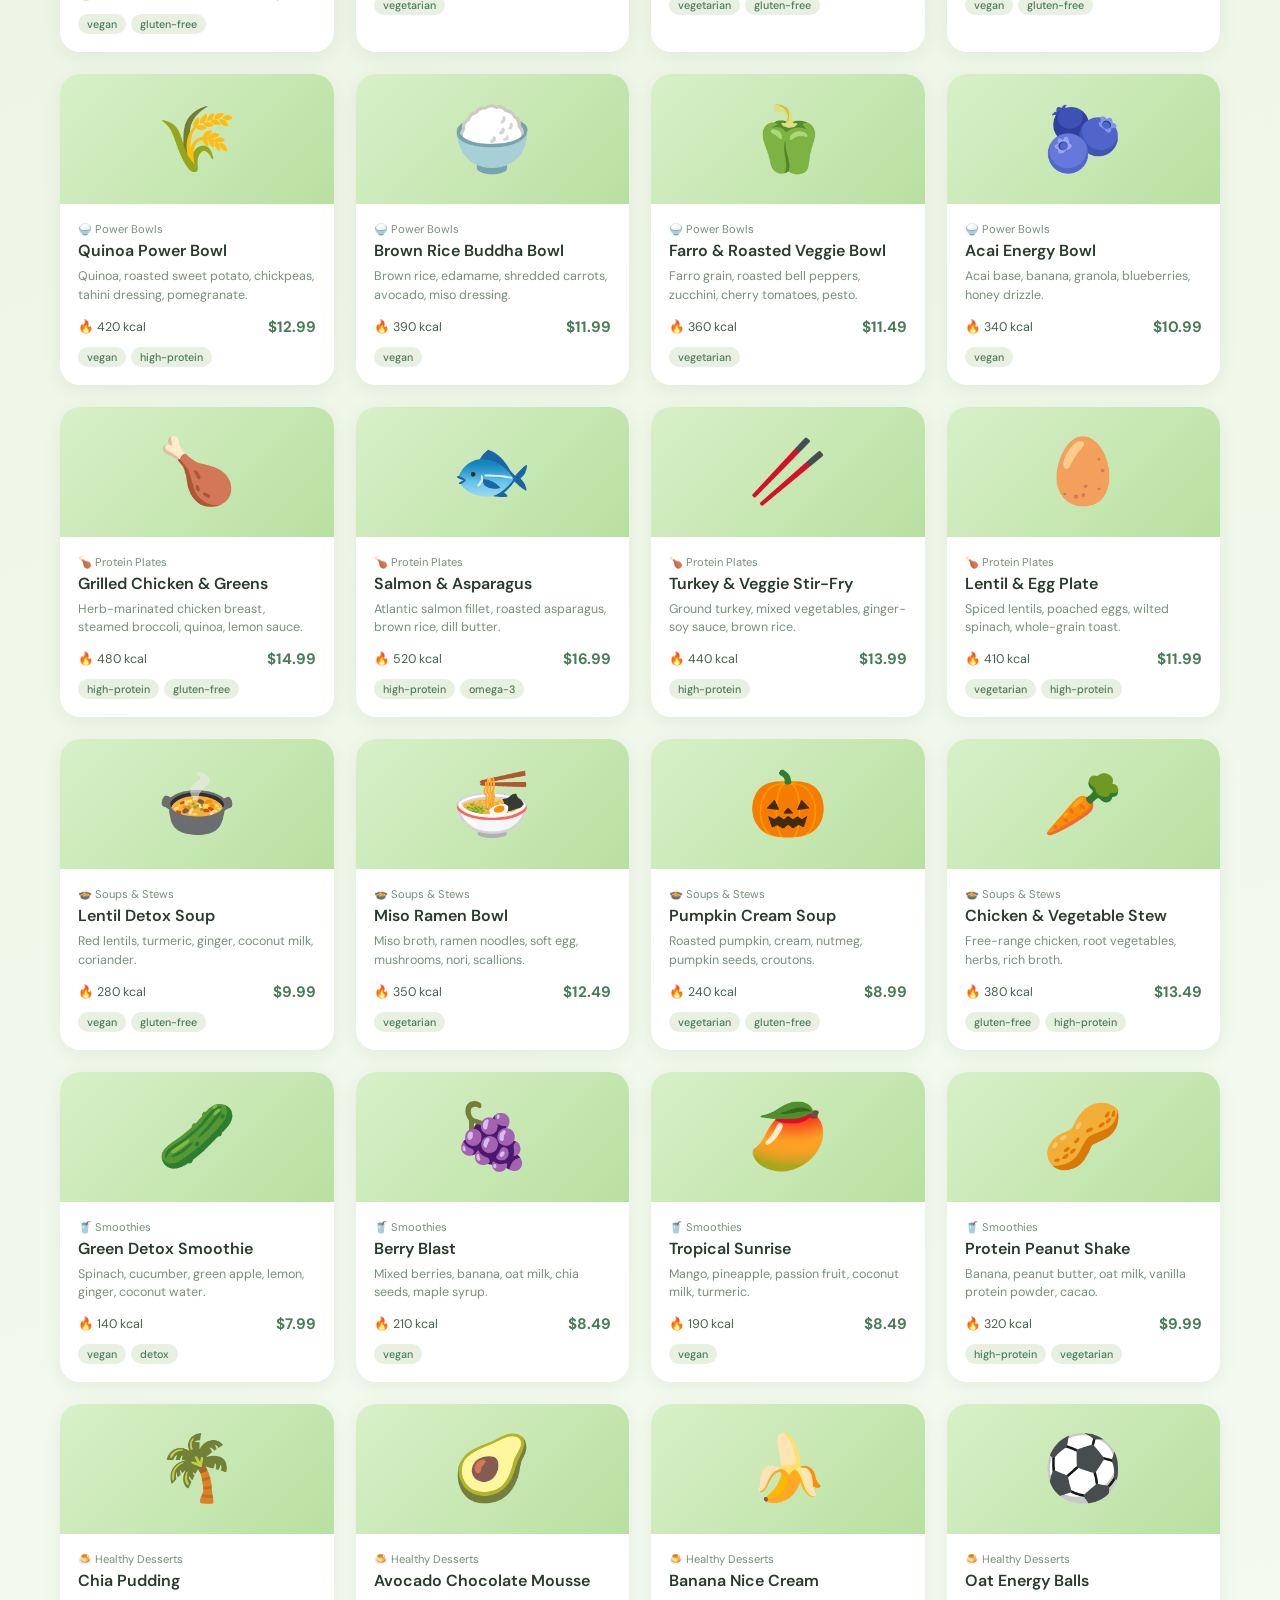
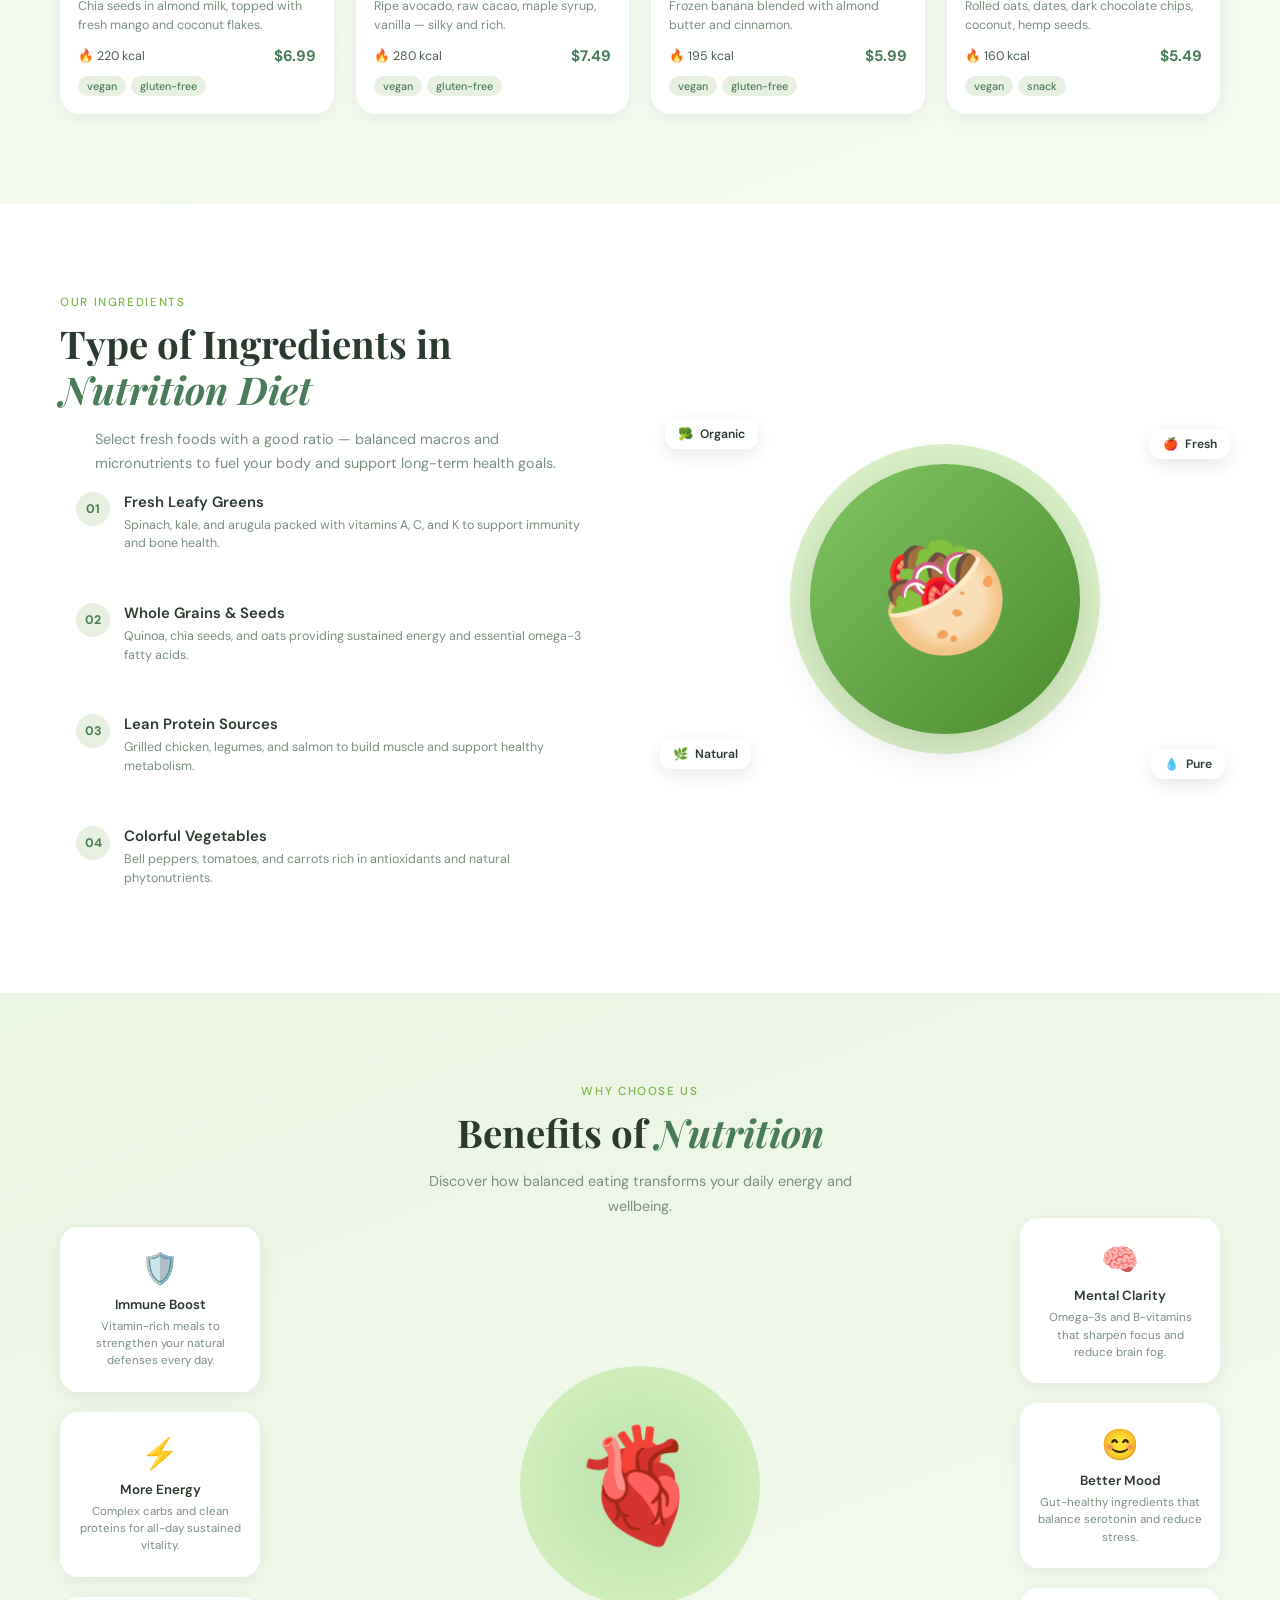
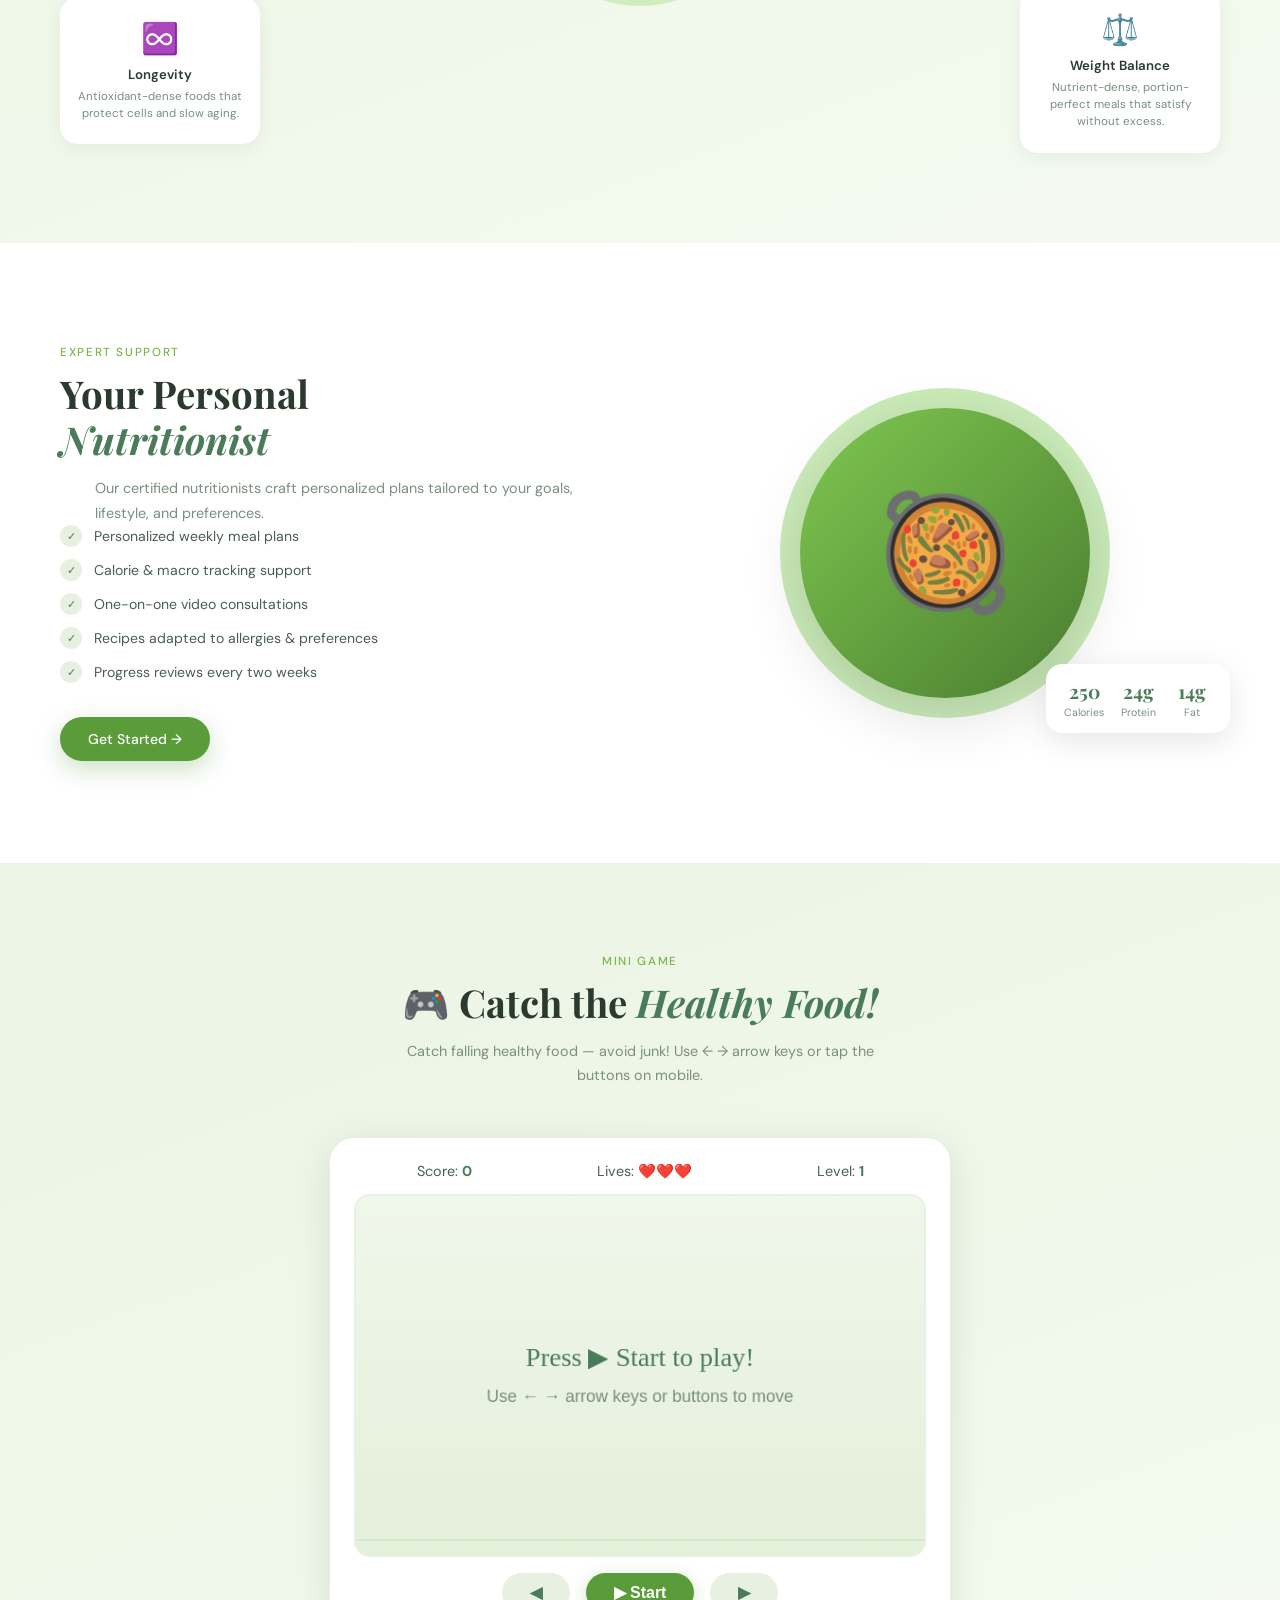
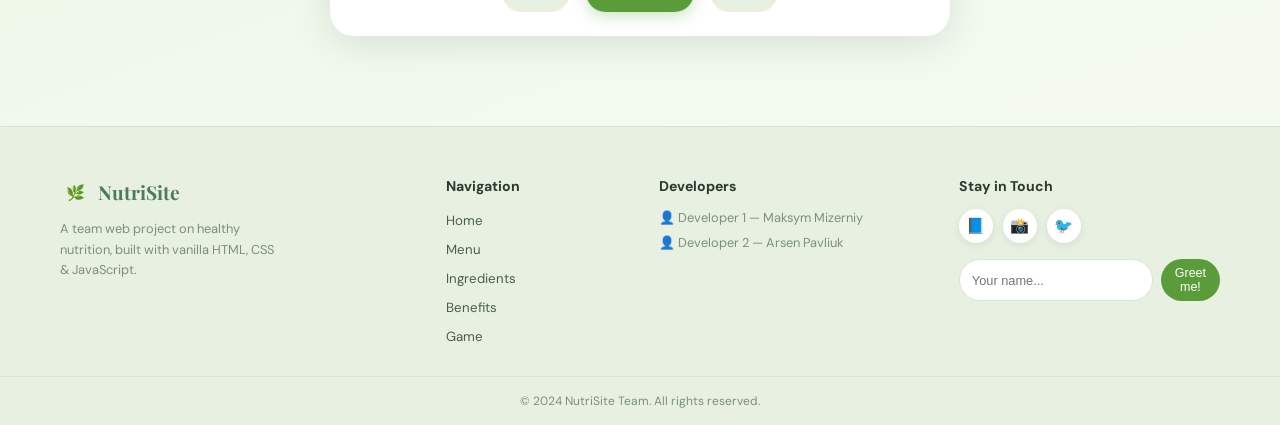
==== commit 41cb74b4: "Second commit" ====
--- a/html/index.html
+++ b/html/index.html
@@ -11,20 +11,43 @@
     <link rel="stylesheet" href="/css/style.css" />
   </head>
   <body>
-    <nav>
-      <a href="#" class="logo">
+    <!-- ── NAVBAR ── -->
+    <nav id="navbar">
+      <a href="#hero" class="logo">
         <span class="logo-icon">🌿</span>
         NutriSite
       </a>
-      <ul class="nav-links">
-        <li><a href="#hero" class="active">Home</a></li>
-        <li><a href="#menu">Menu</a></li>
-        <li><a href="#ingredients">About</a></li>
-        <li><a href="#nutritionist">Contact</a></li>
-        <li><a href="#benefits">Reviews</a></li>
+
+      <button class="hamburger" id="hamburger" aria-label="Toggle menu">
+        <span></span><span></span><span></span>
+      </button>
+
+      <ul class="nav-links" id="nav-links">
+        <li><a href="#hero" class="nav-link active">Home</a></li>
+        <li><a href="#menu" class="nav-link">Menu</a></li>
+        <li><a href="#ingredients" class="nav-link">Ingredients</a></li>
+        <li><a href="#benefits" class="nav-link">Benefits</a></li>
+        <li><a href="#nutritionist" class="nav-link">Nutritionist</a></li>
+        <li><a href="#game" class="nav-link">🎮 Game</a></li>
       </ul>
+
+      <div class="nav-user">
+        <input type="text" id="userName" placeholder="Your name..." />
+        <button id="greetBtn">👋 Greet</button>
+      </div>
     </nav>
 
+    <!-- ── GREETING BANNER ── -->
+    <div id="greetBanner" class="greet-banner hidden">
+      <span id="greetText"></span>
+      <button
+        onclick="document.getElementById('greetBanner').classList.add('hidden')"
+      >
+        ×
+      </button>
+    </div>
+
+    <!-- ── HERO ── -->
     <section id="hero">
       <span class="leaf leaf-tl">🍃</span>
       <span class="leaf leaf-bl">🌿</span>
@@ -33,9 +56,9 @@
         <span class="hero-tag">🌱 Fresh &amp; Organic</span>
         <h1 class="hero-title">Eat Healthy And<br /><em>Natural Food</em></h1>
         <p class="hero-desc">
-          It is a long established fact that a reader will be distracted by the
-          readable content of a page when looking at its layout. The generated
-          Lorem Ipsum is therefore repetitive.
+          Discover fresh, organic, and nutritionally balanced meals crafted by
+          certified nutritionists. Your path to a healthier lifestyle starts
+          here.
         </p>
         <a href="#menu" class="btn-primary">Discover Food →</a>
       </div>
@@ -43,7 +66,6 @@
       <div class="hero-visual">
         <div class="hero-circle"></div>
         <div class="hero-plate">🥗</div>
-
         <div class="review-card">
           <div class="review-avatar">
             <span class="avatar-icon">👩</span>
@@ -54,7 +76,6 @@
             Truly amazing fresh food! Love every meal delivered to my door.
           </p>
         </div>
-
         <div class="review-card">
           <div class="review-avatar">
             <span class="avatar-icon">👨</span>
@@ -68,67 +89,37 @@
       </div>
     </section>
 
+    <!-- ── SEARCH BAR ── -->
+    <div class="search-section">
+      <input
+        type="text"
+        id="searchInput"
+        placeholder="🔍 Search dishes, ingredients, categories..."
+      />
+      <div id="searchResults" class="search-results hidden"></div>
+    </div>
+
+    <!-- ── MENU CATALOG ── -->
     <section id="menu">
-      <div class="menu-inner">
-        <div class="menu-visual reveal">
-          <div class="menu-circle"></div>
-          <div class="menu-plate">🍝</div>
-        </div>
-
-        <div>
-          <p class="section-label reveal">Our Menu</p>
-          <h2 class="section-title reveal">
-            Fresh Healthy<br /><em>Delicious Foods</em>
-          </h2>
-          <p class="section-sub reveal">
-            We make fresh and healthy food daily — sourced from local organic
-            farms and prepared with care every morning.
-          </p>
-
-          <div class="menu-cards">
-            <div class="menu-card reveal">
-              <span class="menu-card-icon">🥗</span>
-              <div class="menu-card-info">
-                <h4>Green Garden Salad</h4>
-                <p>Fresh greens, tomato, cucumber, olive oil</p>
-              </div>
-              <span class="menu-card-cal">185 kcal</span>
-            </div>
-            <div class="menu-card reveal">
-              <span class="menu-card-icon">🌾</span>
-              <div class="menu-card-info">
-                <h4>Quinoa Power Bowl</h4>
-                <p>Quinoa, roasted veggies, tahini dressing</p>
-              </div>
-              <span class="menu-card-cal">320 kcal</span>
-            </div>
-            <div class="menu-card reveal">
-              <span class="menu-card-icon">🥑</span>
-              <div class="menu-card-info">
-                <h4>Avocado Toast Plate</h4>
-                <p>Sourdough, avocado, poached egg, sprouts</p>
-              </div>
-              <span class="menu-card-cal">270 kcal</span>
-            </div>
-            <div class="menu-card reveal">
-              <span class="menu-card-icon">🐟</span>
-              <div class="menu-card-info">
-                <h4>Salmon &amp; Greens</h4>
-                <p>Grilled salmon, steamed broccoli, lemon</p>
-              </div>
-              <span class="menu-card-cal">410 kcal</span>
-            </div>
-          </div>
-
-          <div class="menu-dots">
-            <span class="dot active"></span>
-            <span class="dot"></span>
-            <span class="dot"></span>
-          </div>
-        </div>
-      </div>
-    </section>
-
+      <div class="section-header reveal">
+        <p class="section-label">Our Menu</p>
+        <h2 class="section-title">Fresh Healthy <em>Delicious Foods</em></h2>
+        <p class="section-sub">
+          Browse our full catalog of organic meals — filter by category and find
+          your perfect dish.
+        </p>
+      </div>
+
+      <!-- Category tabs -->
+      <div class="cat-tabs" id="catTabs"></div>
+
+      <!-- Cards grid -->
+      <div class="menu-grid" id="menuGrid">
+        <div class="loading-spinner">Loading menu…</div>
+      </div>
+    </section>
+
+    <!-- ── INGREDIENTS ── -->
     <section id="ingredients">
       <div>
         <p class="section-label reveal">Our Ingredients</p>
@@ -139,7 +130,6 @@
           Select fresh foods with a good ratio — balanced macros and
           micronutrients to fuel your body and support long-term health goals.
         </p>
-
         <div class="ing-list">
           <div class="ing-item reveal">
             <span class="ing-num">01</span>
@@ -183,35 +173,26 @@
           </div>
         </div>
       </div>
-
       <div class="ing-visual reveal">
         <div class="ing-circle"></div>
         <div class="ing-bowl">🥙</div>
-        <div class="badge badge-tl">
-          <span class="badge-icon">🥦</span> Organic
-        </div>
-        <div class="badge badge-tr">
-          <span class="badge-icon">🍎</span> Fresh
-        </div>
-        <div class="badge badge-bl">
-          <span class="badge-icon">🌿</span> Natural
-        </div>
-        <div class="badge badge-br">
-          <span class="badge-icon">💧</span> Pure
-        </div>
-      </div>
-    </section>
-
+        <div class="badge badge-tl"><span>🥦</span> Organic</div>
+        <div class="badge badge-tr"><span>🍎</span> Fresh</div>
+        <div class="badge badge-bl"><span>🌿</span> Natural</div>
+        <div class="badge badge-br"><span>💧</span> Pure</div>
+      </div>
+    </section>
+
+    <!-- ── BENEFITS ── -->
     <section id="benefits">
       <div class="benefits-header reveal">
         <p class="section-label">Why Choose Us</p>
         <h2 class="section-title">Benefits of <em>Nutrition</em></h2>
         <p class="section-sub">
-          Ten Healthy Bar Nutrition Vitality — discover how balanced eating
-          transforms your daily energy and wellbeing.
-        </p>
-      </div>
-
+          Discover how balanced eating transforms your daily energy and
+          wellbeing.
+        </p>
+      </div>
       <div class="benefits-grid">
         <div class="benefits-col">
           <div class="benefit-card reveal">
@@ -234,11 +215,9 @@
             <p>Antioxidant-dense foods that protect cells and slow aging.</p>
           </div>
         </div>
-
         <div class="benefits-center reveal">
           <div class="heart-visual">🫀</div>
         </div>
-
         <div class="benefits-col">
           <div class="benefit-card reveal">
             <div class="benefit-icon">🧠</div>
@@ -265,6 +244,7 @@
       </div>
     </section>
 
+    <!-- ── NUTRITIONIST ── -->
     <section id="nutritionist">
       <div class="nutri-content">
         <p class="section-label reveal">Expert Support</p>
@@ -272,11 +252,9 @@
           Your Personal<br /><em>Nutritionist</em>
         </h2>
         <p class="section-sub reveal">
-          Nutrition is a key area of healthy living. Our certified nutritionists
-          craft personalized plans tailored to your goals, lifestyle, and
-          preferences.
-        </p>
-
+          Our certified nutritionists craft personalized plans tailored to your
+          goals, lifestyle, and preferences.
+        </p>
         <ul class="nutri-checklist">
           <li class="reveal">
             <span class="check-icon">✓</span> Personalized weekly meal plans
@@ -296,10 +274,8 @@
             <span class="check-icon">✓</span> Progress reviews every two weeks
           </li>
         </ul>
-
         <a href="#" class="btn-primary">Get Started →</a>
       </div>
-
       <div class="nutri-visual reveal">
         <div class="nutri-circle"></div>
         <div class="nutri-bowl">🥘</div>
@@ -320,22 +296,96 @@
       </div>
     </section>
 
+    <!-- ── ARCADE GAME ── -->
+    <section id="game">
+      <div class="section-header reveal">
+        <p class="section-label">Mini Game</p>
+        <h2 class="section-title">🎮 Catch the <em>Healthy Food!</em></h2>
+        <p class="section-sub">
+          Catch falling healthy food — avoid junk! Use ← → arrow keys or tap the
+          buttons on mobile.
+        </p>
+      </div>
+      <div class="game-wrapper reveal">
+        <div class="game-hud">
+          <span>Score: <strong id="gameScore">0</strong></span>
+          <span>Lives: <strong id="gameLives">❤️❤️❤️</strong></span>
+          <span>Level: <strong id="gameLevel">1</strong></span>
+        </div>
+        <canvas id="gameCanvas" width="600" height="380"></canvas>
+        <div class="game-controls">
+          <button class="game-btn" id="btnLeft">◀</button>
+          <button class="game-btn" id="btnStart" onclick="startGame()">
+            ▶ Start
+          </button>
+          <button class="game-btn" id="btnRight">▶</button>
+        </div>
+        <div id="gameOver" class="game-over hidden">
+          <h3>Game Over!</h3>
+          <p>Your score: <strong id="finalScore">0</strong></p>
+          <button onclick="startGame()">Play Again</button>
+        </div>
+      </div>
+    </section>
+
+    <!-- ── FOOTER ── -->
     <footer>
-      <ul class="footer-links">
-        <li><a href="#hero">Home</a></li>
-        <li><a href="#menu">Menu</a></li>
-        <li><a href="#ingredients">About</a></li>
-        <li><a href="#nutritionist">Contact</a></li>
-        <li><a href="#benefits">Reviews</a></li>
-      </ul>
-      <div class="footer-socials">
-        <a href="#" class="social-btn" title="Facebook">📘</a>
-        <a href="#" class="social-btn" title="Instagram">📸</a>
-        <a href="#" class="social-btn" title="Twitter">🐦</a>
-      </div>
-      <p class="footer-copy">© 2024 NutriSite. All rights reserved.</p>
+      <div class="footer-inner">
+        <div class="footer-col">
+          <div class="logo" style="margin-bottom: 12px">
+            <span class="logo-icon">🌿</span> NutriSite
+          </div>
+          <p class="footer-about">
+            A team web project on healthy nutrition, built with vanilla HTML,
+            CSS &amp; JavaScript.
+          </p>
+        </div>
+        <div class="footer-col">
+          <h4>Navigation</h4>
+          <ul class="footer-links">
+            <li><a href="#hero">Home</a></li>
+            <li><a href="#menu">Menu</a></li>
+            <li><a href="#ingredients">Ingredients</a></li>
+            <li><a href="#benefits">Benefits</a></li>
+            <li><a href="#game">Game</a></li>
+          </ul>
+        </div>
+        <div class="footer-col">
+          <h4>Developers</h4>
+          <ul class="footer-team">
+            <li>👤 Developer 1 — Maksym Mizerniy</li>
+            <li>👤 Developer 2 — Arsen Pavliuk</li>
+          </ul>
+        </div>
+        <div class="footer-col">
+          <h4>Stay in Touch</h4>
+          <div class="footer-socials">
+            <a href="#" class="social-btn" title="Facebook">📘</a>
+            <a href="#" class="social-btn" title="Instagram">📸</a>
+            <a href="#" class="social-btn" title="Twitter">🐦</a>
+          </div>
+          <div class="footer-greet">
+            <input type="text" id="footerName" placeholder="Your name..." />
+            <button id="footerGreetBtn">Greet me!</button>
+          </div>
+        </div>
+      </div>
+      <div class="footer-bottom">
+        <p>© 2024 NutriSite Team. All rights reserved.</p>
+      </div>
     </footer>
 
+    <!-- ── MODAL for dish detail ── -->
+    <div id="modal" class="modal hidden">
+      <div class="modal-overlay" onclick="closeModal()"></div>
+      <div class="modal-box">
+        <button class="modal-close" onclick="closeModal()">×</button>
+        <div id="modalContent"></div>
+      </div>
+    </div>
+
     <script src="/js/app.js"></script>
+    <script src="/js/data.js"></script>
+    <script src="/js/game.js"></script>
   </body>
 </html>
--- a/css/style.css
+++ b/css/style.css
@@ -2,14 +2,12 @@
   --green-primary: #4a7c59;
   --green-light: #7ab648;
   --green-pale: #e8f0e2;
-  --green-circle: #d6e9cc;
   --green-btn: #5a9c3a;
   --text-dark: #2b3a2e;
   --text-mid: #4a5e4f;
   --text-light: #7a8f7e;
   --white: #ffffff;
   --cream: #f7faf4;
-  --card-bg: #ffffff;
 }
 
 *,
@@ -19,11 +17,9 @@
   margin: 0;
   padding: 0;
 }
-
 html {
   scroll-behavior: smooth;
 }
-
 body {
   font-family: "DM Sans", sans-serif;
   background: var(--cream);
@@ -31,21 +27,20 @@
   overflow-x: hidden;
 }
 
-/* ── NAVBAR ── */
-nav {
+#navbar {
   position: fixed;
   top: 0;
   left: 0;
   right: 0;
-  z-index: 100;
-  display: flex;
-  align-items: center;
-  justify-content: space-between;
-  padding: 0 80px;
-  height: 72px;
-  background: rgba(247, 250, 244, 0.92);
-  backdrop-filter: blur(12px);
-  border-bottom: 1px solid rgba(74, 124, 89, 0.08);
+  z-index: 200;
+  display: flex;
+  align-items: center;
+  gap: 20px;
+  padding: 0 60px;
+  height: 68px;
+  background: rgba(247, 250, 244, 0.94);
+  backdrop-filter: blur(14px);
+  border-bottom: 1px solid rgba(74, 124, 89, 0.1);
 }
 
 .logo {
@@ -53,43 +48,40 @@
   align-items: center;
   gap: 8px;
   font-family: "Playfair Display", serif;
-  font-size: 1.25rem;
+  font-size: 1.2rem;
   font-weight: 700;
   color: var(--green-primary);
   text-decoration: none;
 }
-
 .logo-icon {
-  width: 32px;
-  height: 32px;
+  width: 30px;
+  height: 30px;
+  border-radius: 50%;
   background: var(--green-pale);
-  border-radius: 50%;
-  display: flex;
-  align-items: center;
-  justify-content: center;
-  font-size: 1rem;
+  display: flex;
+  align-items: center;
+  justify-content: center;
+  font-size: 0.95rem;
 }
 
 .nav-links {
   display: flex;
-  gap: 40px;
+  gap: 32px;
   list-style: none;
-}
-
+  margin: 0 auto;
+}
 .nav-links a {
   text-decoration: none;
-  font-size: 0.9rem;
+  font-size: 0.88rem;
   font-weight: 500;
   color: var(--text-mid);
   transition: color 0.2s;
   position: relative;
 }
-
 .nav-links a.active,
 .nav-links a:hover {
   color: var(--green-primary);
 }
-
 .nav-links a.active::after {
   content: "";
   position: absolute;
@@ -101,10 +93,107 @@
   border-radius: 2px;
 }
 
-/* ── HERO ── */
+.nav-user {
+  display: flex;
+  align-items: center;
+  gap: 8px;
+  flex-shrink: 0;
+}
+.nav-user input {
+  padding: 6px 12px;
+  border-radius: 100px;
+  border: 1.5px solid var(--green-pale);
+  background: white;
+  font-size: 0.82rem;
+  outline: none;
+  width: 150px;
+  transition: border-color 0.2s;
+}
+.nav-user input:focus {
+  border-color: var(--green-primary);
+}
+.nav-user button {
+  padding: 6px 14px;
+  border-radius: 100px;
+  border: none;
+  background: var(--green-pale);
+  color: var(--green-primary);
+  font-size: 0.82rem;
+  font-weight: 600;
+  cursor: pointer;
+  transition: background 0.2s;
+}
+.nav-user button:hover {
+  background: #d0e8c0;
+}
+
+.hamburger {
+  display: none;
+  flex-direction: column;
+  gap: 5px;
+  background: none;
+  border: none;
+  cursor: pointer;
+  padding: 4px;
+  margin-left: auto;
+}
+.hamburger span {
+  display: block;
+  width: 24px;
+  height: 2px;
+  background: var(--green-primary);
+  border-radius: 2px;
+  transition: transform 0.3s, opacity 0.3s;
+}
+.hamburger.active span:nth-child(1) {
+  transform: translateY(7px) rotate(45deg);
+}
+.hamburger.active span:nth-child(2) {
+  opacity: 0;
+}
+.hamburger.active span:nth-child(3) {
+  transform: translateY(-7px) rotate(-45deg);
+}
+
+.greet-banner {
+  position: fixed;
+  top: 68px;
+  left: 0;
+  right: 0;
+  z-index: 190;
+  background: var(--green-primary);
+  color: white;
+  display: flex;
+  align-items: center;
+  justify-content: space-between;
+  padding: 12px 60px;
+  font-size: 0.9rem;
+  font-weight: 500;
+  animation: slideDown 0.4s ease;
+}
+.greet-banner button {
+  background: none;
+  border: none;
+  color: white;
+  font-size: 1.3rem;
+  cursor: pointer;
+  line-height: 1;
+}
+.greet-banner.hidden {
+  display: none;
+}
+@keyframes slideDown {
+  from {
+    transform: translateY(-100%);
+  }
+  to {
+    transform: translateY(0);
+  }
+}
+
 #hero {
   min-height: 100vh;
-  padding: 72px 80px 0;
+  padding: 72px 60px 0;
   display: grid;
   grid-template-columns: 1fr 1fr;
   align-items: center;
@@ -112,150 +201,135 @@
   overflow: hidden;
   background: linear-gradient(135deg, #f0f7eb 0%, #f7faf4 60%, #eaf2e4 100%);
 }
-
-/* decorative leaves */
 .leaf {
   position: absolute;
-  opacity: 0.18;
+  opacity: 0.16;
   pointer-events: none;
+  font-size: 6rem;
 }
 .leaf-tl {
   top: 80px;
-  left: -20px;
-  font-size: 7rem;
+  left: -10px;
   transform: rotate(-30deg);
 }
 .leaf-bl {
   bottom: 60px;
-  left: 30px;
-  font-size: 5rem;
+  left: 20px;
   transform: rotate(20deg);
+  font-size: 4.5rem;
 }
 
 .hero-content {
   padding: 40px 0;
   z-index: 2;
 }
-
 .hero-tag {
   display: inline-block;
   background: var(--green-pale);
   color: var(--green-primary);
-  font-size: 0.78rem;
+  font-size: 0.76rem;
   font-weight: 500;
   letter-spacing: 0.12em;
   text-transform: uppercase;
   padding: 6px 16px;
   border-radius: 100px;
-  margin-bottom: 24px;
-}
-
+  margin-bottom: 22px;
+}
 .hero-title {
   font-family: "Playfair Display", serif;
-  font-size: clamp(2.4rem, 4vw, 3.6rem);
+  font-size: clamp(2.2rem, 4vw, 3.4rem);
   font-weight: 700;
   line-height: 1.15;
-  color: var(--text-dark);
-  margin-bottom: 20px;
-}
-
+  margin-bottom: 18px;
+}
 .hero-title em {
   font-style: italic;
   color: var(--green-primary);
 }
-
 .hero-desc {
-  font-size: 0.95rem;
+  font-size: 0.93rem;
   line-height: 1.7;
   color: var(--text-light);
   max-width: 380px;
-  margin-bottom: 36px;
+  margin-bottom: 34px;
 }
 
 .btn-primary {
   display: inline-flex;
   align-items: center;
-  gap: 10px;
+  gap: 8px;
   background: var(--green-btn);
   color: white;
-  font-size: 0.9rem;
+  font-size: 0.88rem;
   font-weight: 500;
-  padding: 14px 30px;
+  padding: 13px 28px;
   border-radius: 100px;
   text-decoration: none;
+  cursor: pointer;
+  border: none;
   transition: transform 0.2s, box-shadow 0.2s;
   box-shadow: 0 8px 24px rgba(90, 156, 58, 0.3);
 }
-
 .btn-primary:hover {
   transform: translateY(-2px);
   box-shadow: 0 12px 32px rgba(90, 156, 58, 0.4);
 }
 
-/* hero visual */
 .hero-visual {
   position: relative;
   display: flex;
   align-items: center;
   justify-content: center;
-  height: 520px;
-}
-
+  height: 500px;
+}
 .hero-circle {
-  width: 380px;
-  height: 380px;
+  width: 360px;
+  height: 360px;
+  border-radius: 50%;
   background: radial-gradient(
     circle,
     #c8e6b4 0%,
     #d8f0c8 60%,
     transparent 100%
   );
-  border-radius: 50%;
   position: absolute;
   top: 50%;
   left: 50%;
   transform: translate(-50%, -50%);
 }
-
 .hero-plate {
-  width: 320px;
-  height: 320px;
+  width: 300px;
+  height: 300px;
   border-radius: 50%;
-  object-fit: cover;
+  background: linear-gradient(135deg, #a8d08d, #6ab04c);
+  display: flex;
+  align-items: center;
+  justify-content: center;
+  font-size: 7.5rem;
+  box-shadow: 0 20px 60px rgba(0, 0, 0, 0.12);
   position: relative;
   z-index: 2;
-  box-shadow: 0 20px 60px rgba(0, 0, 0, 0.12);
-  background: linear-gradient(135deg, #a8d08d, #6ab04c);
-  display: flex;
-  align-items: center;
-  justify-content: center;
-  font-size: 8rem;
-}
-
-/* review cards */
+}
 .review-card {
   position: absolute;
   background: white;
   border-radius: 16px;
   padding: 14px 18px;
   box-shadow: 0 8px 32px rgba(0, 0, 0, 0.1);
-  max-width: 190px;
+  max-width: 185px;
   z-index: 3;
-  animation: float 4s ease-in-out infinite;
-}
-
+  animation: floatY 4s ease-in-out infinite;
+}
 .review-card:first-of-type {
   bottom: 60px;
-  left: -20px;
-  animation-delay: 0s;
+  left: -10px;
 }
 .review-card:last-of-type {
   bottom: 100px;
   right: -10px;
   animation-delay: 1.5s;
 }
-
-@keyframes float {
+@keyframes floatY {
   0%,
   100% {
     transform: translateY(0);
@@ -264,198 +338,1740 @@
     transform: translateY(-8px);
   }
 }
-
 .review-avatar {
   display: flex;
   align-items: center;
   gap: 8px;
-  margin-bottom: 8px;
-}
-
+  margin-bottom: 6px;
+}
 .avatar-icon {
-  width: 28px;
-  height: 28px;
+  width: 26px;
+  height: 26px;
   border-radius: 50%;
   background: var(--green-pale);
   display: flex;
   align-items: center;
   justify-content: center;
-  font-size: 0.85rem;
-}
-
+  font-size: 0.8rem;
+}
 .review-name {
-  font-size: 0.78rem;
+  font-size: 0.76rem;
   font-weight: 600;
-  color: var(--text-dark);
-}
-
-.review-text {
-  font-size: 0.7rem;
-  line-height: 1.5;
-  color: var(--text-light);
-}
-
+}
 .stars {
   color: #f5a623;
-  font-size: 0.65rem;
+  font-size: 0.63rem;
   margin-bottom: 4px;
+}
+.review-text {
+  font-size: 0.68rem;
+  line-height: 1.5;
+  color: var(--text-light);
+}
+
+/* ── SEARCH ── */
+.search-section {
+  position: relative;
+  max-width: 680px;
+  margin: 0 auto;
+  padding: 28px 20px 0;
+}
+.search-section input {
+  width: 100%;
+  padding: 14px 22px;
+  border-radius: 100px;
+  border: 2px solid var(--green-pale);
+  background: white;
+  font-size: 0.93rem;
+  outline: none;
+  transition: border-color 0.2s;
+  box-shadow: 0 4px 20px rgba(0, 0, 0, 0.06);
+}
+.search-section input:focus {
+  border-color: var(--green-primary);
+}
+.search-results {
+  position: absolute;
+  top: calc(100% - 6px);
+  left: 20px;
+  right: 20px;
+  background: white;
+  border-radius: 16px;
+  box-shadow: 0 8px 32px rgba(0, 0, 0, 0.12);
+  z-index: 100;
+  overflow: hidden;
+}
+.search-results.hidden {
+  display: none;
+}
+.search-item {
+  display: flex;
+  align-items: center;
+  gap: 12px;
+  padding: 12px 18px;
+  cursor: pointer;
+  transition: background 0.15s;
+  font-size: 0.88rem;
+}
+.search-item:hover {
+  background: var(--green-pale);
+}
+.search-item small {
+  color: var(--text-light);
+  margin-left: 4px;
+}
+.search-price {
+  margin-left: auto;
+  color: var(--green-primary);
+  font-weight: 600;
 }
 
 /* ── SECTION COMMONS ── */
 section {
-  padding: 100px 80px;
-}
-
+  padding: 90px 60px;
+}
+.section-header {
+  text-align: center;
+  margin-bottom: 50px;
+}
 .section-label {
-  font-size: 0.75rem;
+  font-size: 0.73rem;
   font-weight: 500;
   letter-spacing: 0.14em;
   text-transform: uppercase;
   color: var(--green-light);
   margin-bottom: 10px;
 }
-
 .section-title {
   font-family: "Playfair Display", serif;
-  font-size: clamp(1.9rem, 3vw, 2.8rem);
+  font-size: clamp(1.8rem, 3vw, 2.6rem);
   font-weight: 700;
-  color: var(--text-dark);
   line-height: 1.2;
-  margin-bottom: 16px;
-}
-
+  margin-bottom: 14px;
+}
 .section-title em {
   font-style: italic;
   color: var(--green-primary);
 }
-
 .section-sub {
   font-size: 0.9rem;
   color: var(--text-light);
   line-height: 1.7;
-  max-width: 420px;
-  margin-bottom: 40px;
-}
-
-/* ── MENU SECTION ── */
+  max-width: 480px;
+  margin: 0 auto;
+}
+
+/* ── CATALOG ── */
 #menu {
   background: linear-gradient(160deg, #ebf5e3 0%, #f4faf0 100%);
-  position: relative;
+}
+
+.cat-tabs {
+  display: flex;
+  flex-wrap: wrap;
+  gap: 10px;
+  justify-content: center;
+  margin-bottom: 36px;
+}
+.cat-tab {
+  padding: 8px 20px;
+  border-radius: 100px;
+  border: 2px solid var(--green-pale);
+  background: white;
+  color: var(--text-mid);
+  font-size: 0.85rem;
+  font-weight: 500;
+  cursor: pointer;
+  transition: all 0.2s;
+}
+.cat-tab:hover,
+.cat-tab.active {
+  background: var(--green-primary);
+  color: white;
+  border-color: var(--green-primary);
+}
+
+.menu-grid {
+  display: grid;
+  grid-template-columns: repeat(auto-fill, minmax(260px, 1fr));
+  gap: 22px;
+}
+
+.dish-card {
+  background: white;
+  border-radius: 20px;
   overflow: hidden;
-}
-
-.menu-inner {
+  box-shadow: 0 4px 20px rgba(0, 0, 0, 0.06);
+  cursor: pointer;
+  transition: transform 0.25s, box-shadow 0.25s;
+}
+.dish-card:hover {
+  transform: translateY(-5px);
+  box-shadow: 0 12px 36px rgba(0, 0, 0, 0.12);
+}
+.dish-icon {
+  height: 130px;
+  background: linear-gradient(135deg, #d8f0c8, #b8e0a0);
+  display: flex;
+  align-items: center;
+  justify-content: center;
+  font-size: 4rem;
+}
+.dish-info {
+  padding: 18px;
+}
+.dish-cat {
+  font-size: 0.7rem;
+  color: var(--text-light);
+  margin-bottom: 4px;
+}
+.dish-name {
+  font-size: 1rem;
+  font-weight: 600;
+  margin-bottom: 6px;
+}
+.dish-desc {
+  font-size: 0.78rem;
+  color: var(--text-light);
+  line-height: 1.5;
+  margin-bottom: 12px;
+}
+.dish-meta {
+  display: flex;
+  justify-content: space-between;
+  align-items: center;
+  margin-bottom: 10px;
+}
+.dish-cal {
+  font-size: 0.78rem;
+  color: var(--text-mid);
+}
+.dish-price {
+  font-size: 0.95rem;
+  font-weight: 700;
+  color: var(--green-primary);
+}
+.dish-tags {
+  display: flex;
+  flex-wrap: wrap;
+  gap: 5px;
+}
+.tag {
+  padding: 3px 9px;
+  border-radius: 100px;
+  background: var(--green-pale);
+  color: var(--green-primary);
+  font-size: 0.67rem;
+  font-weight: 500;
+}
+
+.loading-spinner {
+  text-align: center;
+  padding: 60px;
+  color: var(--text-light);
+  font-size: 1rem;
+  grid-column: 1/-1;
+}
+.no-results {
+  text-align: center;
+  padding: 60px;
+  color: var(--text-light);
+  grid-column: 1/-1;
+}
+.error {
+  text-align: center;
+  padding: 40px;
+  color: #c0392b;
+  grid-column: 1/-1;
+}
+
+/* ── INGREDIENTS ── */
+#ingredients {
   display: grid;
   grid-template-columns: 1fr 1fr;
   gap: 60px;
   align-items: center;
-}
-
-.menu-visual {
+  background: white;
+}
+.ing-list {
+  display: flex;
+  flex-direction: column;
+  gap: 18px;
+}
+.ing-item {
+  display: flex;
+  align-items: flex-start;
+  gap: 14px;
+  padding: 16px;
+  border-radius: 14px;
+  transition: background 0.2s;
+  cursor: default;
+}
+.ing-item:hover {
+  background: var(--green-pale);
+}
+.ing-num {
+  width: 34px;
+  height: 34px;
+  border-radius: 50%;
+  flex-shrink: 0;
+  background: var(--green-pale);
+  display: flex;
+  align-items: center;
+  justify-content: center;
+  font-size: 0.78rem;
+  font-weight: 700;
+  color: var(--green-primary);
+}
+.ing-text h4 {
+  font-size: 0.93rem;
+  font-weight: 600;
+  margin-bottom: 4px;
+}
+.ing-text p {
+  font-size: 0.78rem;
+  color: var(--text-light);
+  line-height: 1.5;
+}
+
+.ing-visual {
   position: relative;
-  height: 420px;
-  display: flex;
-  align-items: center;
-  justify-content: center;
-}
-
-.menu-circle {
-  width: 300px;
-  height: 300px;
+  height: 400px;
+  display: flex;
+  align-items: center;
+  justify-content: center;
+}
+.ing-circle {
+  width: 310px;
+  height: 310px;
+  border-radius: 50%;
+  background: radial-gradient(
+    circle,
+    #c5e6ae 0%,
+    #daf0c8 70%,
+    transparent 100%
+  );
+  position: absolute;
+}
+.ing-bowl {
+  width: 270px;
+  height: 270px;
+  border-radius: 50%;
+  background: linear-gradient(135deg, #81c564, #4a8a2e);
+  display: flex;
+  align-items: center;
+  justify-content: center;
+  font-size: 6.5rem;
+  z-index: 2;
+  box-shadow: 0 16px 48px rgba(0, 0, 0, 0.12);
+}
+.badge {
+  position: absolute;
+  background: white;
+  border-radius: 12px;
+  padding: 7px 13px;
+  display: flex;
+  align-items: center;
+  gap: 7px;
+  box-shadow: 0 6px 20px rgba(0, 0, 0, 0.1);
+  z-index: 3;
+  font-size: 0.76rem;
+  font-weight: 600;
+}
+.badge-tl {
+  top: 20px;
+  left: -5px;
+}
+.badge-tr {
+  top: 30px;
+  right: -10px;
+}
+.badge-bl {
+  bottom: 30px;
+  left: -10px;
+}
+.badge-br {
+  bottom: 20px;
+  right: -5px;
+}
+
+/* ── BENEFITS ── */
+#benefits {
+  background: linear-gradient(160deg, #ebf5e3 0%, #f4faf0 100%);
+  text-align: center;
+}
+.benefits-grid {
+  display: grid;
+  grid-template-columns: 200px 1fr 200px;
+  gap: 28px;
+  align-items: center;
+}
+.benefits-col {
+  display: flex;
+  flex-direction: column;
+  gap: 20px;
+}
+.benefit-card {
+  background: white;
+  border-radius: 18px;
+  padding: 22px 18px;
+  text-align: center;
+  box-shadow: 0 4px 20px rgba(0, 0, 0, 0.06);
+  transition: transform 0.25s, box-shadow 0.25s;
+  cursor: default;
+}
+.benefit-card:hover {
+  transform: translateY(-4px);
+  box-shadow: 0 12px 36px rgba(0, 0, 0, 0.1);
+}
+.benefit-icon {
+  font-size: 1.9rem;
+  margin-bottom: 8px;
+}
+.benefit-card h4 {
+  font-size: 0.83rem;
+  font-weight: 600;
+  margin-bottom: 5px;
+}
+.benefit-card p {
+  font-size: 0.72rem;
+  color: var(--text-light);
+  line-height: 1.5;
+}
+.benefits-center {
+  display: flex;
+  align-items: center;
+  justify-content: center;
+}
+.heart-visual {
+  width: 240px;
+  height: 240px;
+  border-radius: 50%;
+  background: radial-gradient(
+    circle,
+    #b8dfaa 0%,
+    #d0eebc 70%,
+    transparent 100%
+  );
+  display: flex;
+  align-items: center;
+  justify-content: center;
+  font-size: 7rem;
+  animation: pulse 3s ease-in-out infinite;
+}
+@keyframes pulse {
+  0%,
+  100% {
+    transform: scale(1);
+  }
+  50% {
+    transform: scale(1.04);
+  }
+}
+
+/* ── NUTRITIONIST ── */
+#nutritionist {
+  display: grid;
+  grid-template-columns: 1fr 1fr;
+  gap: 60px;
+  align-items: center;
+  background: white;
+}
+.nutri-checklist {
+  list-style: none;
+  display: flex;
+  flex-direction: column;
+  gap: 12px;
+  margin-bottom: 34px;
+}
+.nutri-checklist li {
+  display: flex;
+  align-items: center;
+  gap: 12px;
+  font-size: 0.88rem;
+  color: var(--text-mid);
+}
+.check-icon {
+  width: 22px;
+  height: 22px;
+  border-radius: 50%;
+  flex-shrink: 0;
+  background: var(--green-pale);
+  display: flex;
+  align-items: center;
+  justify-content: center;
+  color: var(--green-primary);
+  font-size: 0.68rem;
+}
+.nutri-visual {
+  position: relative;
+  height: 440px;
+  display: flex;
+  align-items: center;
+  justify-content: center;
+}
+.nutri-circle {
+  width: 330px;
+  height: 330px;
+  border-radius: 50%;
   background: radial-gradient(
     circle,
     #b8dfaa 0%,
     #caeab8 70%,
     transparent 100%
   );
+  position: absolute;
+}
+.nutri-bowl {
+  width: 290px;
+  height: 290px;
   border-radius: 50%;
+  background: linear-gradient(135deg, #7ec850, #4a7c30);
+  display: flex;
+  align-items: center;
+  justify-content: center;
+  font-size: 7rem;
+  z-index: 2;
+  box-shadow: 0 20px 60px rgba(0, 0, 0, 0.12);
+}
+.nutri-stats {
   position: absolute;
-}
-
-.menu-plate {
-  width: 260px;
-  height: 260px;
-  border-radius: 50%;
-  background: linear-gradient(135deg, #8bc34a, #558b2f);
-  display: flex;
-  align-items: center;
-  justify-content: center;
-  font-size: 6rem;
-  z-index: 2;
-  box-shadow: 0 16px 48px rgba(0, 0, 0, 0.12);
-}
-
-.menu-cards {
-  display: flex;
-  flex-direction: column;
-  gap: 16px;
-}
-
-.menu-card {
+  right: -10px;
+  bottom: 40px;
   background: white;
   border-radius: 16px;
-  padding: 20px 24px;
-  display: flex;
-  align-items: center;
+  padding: 14px 18px;
+  box-shadow: 0 8px 32px rgba(0, 0, 0, 0.1);
+  z-index: 3;
+  display: grid;
+  grid-template-columns: repeat(3, 1fr);
+  gap: 14px;
+  text-align: center;
+}
+.stat-val {
+  font-family: "Playfair Display", serif;
+  font-size: 1.2rem;
+  font-weight: 700;
+  color: var(--green-primary);
+}
+.stat-lbl {
+  font-size: 0.66rem;
+  color: var(--text-light);
+  margin-top: 2px;
+}
+
+/* ── GAME ── */
+#game {
+  background: linear-gradient(160deg, #ebf5e3 0%, #f4faf0 100%);
+}
+.game-wrapper {
+  max-width: 620px;
+  margin: 0 auto;
+  background: white;
+  border-radius: 24px;
+  padding: 24px;
+  box-shadow: 0 8px 40px rgba(0, 0, 0, 0.1);
+}
+.game-hud {
+  display: flex;
+  justify-content: space-around;
+  margin-bottom: 14px;
+  font-size: 0.9rem;
+  color: var(--text-mid);
+}
+.game-hud strong {
+  color: var(--green-primary);
+}
+#gameCanvas {
+  display: block;
+  width: 100%;
+  max-width: 600px;
+  border-radius: 16px;
+  border: 2px solid var(--green-pale);
+}
+.game-controls {
+  display: flex;
+  justify-content: center;
   gap: 16px;
-  box-shadow: 0 4px 20px rgba(0, 0, 0, 0.06);
-  transition: transform 0.2s, box-shadow 0.2s;
-  cursor: default;
-}
-
-.menu-card:hover {
-  transform: translateX(6px);
-  box-shadow: 0 8px 32px rgba(0, 0, 0, 0.1);
-}
-
-.menu-card-icon {
-  width: 52px;
-  height: 52px;
-  border-radius: 12px;
+  margin-top: 16px;
+}
+.game-btn {
+  padding: 10px 28px;
+  border-radius: 100px;
+  border: none;
   background: var(--green-pale);
-  display: flex;
-  align-items: center;
-  justify-content: center;
+  color: var(--green-primary);
+  font-size: 1rem;
+  font-weight: 600;
+  cursor: pointer;
+  transition: background 0.2s;
+}
+.game-btn:hover {
+  background: #c8e0b0;
+}
+#btnStart {
+  background: var(--green-btn);
+  color: white;
+  box-shadow: 0 4px 16px rgba(90, 156, 58, 0.3);
+}
+.game-over {
+  text-align: center;
+  padding: 20px;
+  margin-top: 16px;
+  background: var(--green-pale);
+  border-radius: 16px;
+}
+.game-over h3 {
+  font-family: "Playfair Display", serif;
   font-size: 1.6rem;
-  flex-shrink: 0;
-}
-
-.menu-card-info h4 {
+  margin-bottom: 8px;
+  color: var(--green-primary);
+}
+.game-over p {
+  margin-bottom: 14px;
+  color: var(--text-mid);
+}
+.game-over button {
+  padding: 10px 26px;
+  border-radius: 100px;
+  border: none;
+  background: var(--green-btn);
+  color: white;
+  font-size: 0.9rem;
+  cursor: pointer;
+}
+.game-over.hidden {
+  display: none;
+}
+
+/* ── MODAL ── */
+.modal {
+  position: fixed;
+  inset: 0;
+  z-index: 300;
+  display: flex;
+  align-items: center;
+  justify-content: center;
+}
+.modal.hidden {
+  display: none;
+}
+.modal-overlay {
+  position: absolute;
+  inset: 0;
+  background: rgba(0, 0, 0, 0.45);
+}
+.modal-box {
+  position: relative;
+  background: white;
+  border-radius: 24px;
+  padding: 36px;
+  max-width: 440px;
+  width: 90%;
+  z-index: 1;
+  animation: modalIn 0.3s ease;
+}
+@keyframes modalIn {
+  from {
+    transform: scale(0.9);
+    opacity: 0;
+  }
+  to {
+    transform: scale(1);
+    opacity: 1;
+  }
+}
+.modal-close {
+  position: absolute;
+  top: 16px;
+  right: 20px;
+  background: none;
+  border: none;
+  font-size: 1.6rem;
+  cursor: pointer;
+  color: var(--text-light);
+}
+.modal-icon {
+  font-size: 5rem;
+  text-align: center;
+  margin-bottom: 10px;
+}
+.modal-cat {
+  font-size: 0.72rem;
+  color: var(--text-light);
+  text-align: center;
+  margin-bottom: 4px;
+}
+.modal-title {
+  font-family: "Playfair Display", serif;
+  font-size: 1.5rem;
+  text-align: center;
+  margin-bottom: 12px;
+}
+.modal-desc {
+  font-size: 0.88rem;
+  color: var(--text-light);
+  line-height: 1.6;
+  text-align: center;
+  margin-bottom: 20px;
+}
+.modal-macros {
+  display: flex;
+  justify-content: center;
+  gap: 28px;
+  margin-bottom: 18px;
+}
+.macro {
+  text-align: center;
+}
+.macro-val {
+  display: block;
+  font-weight: 700;
+  font-size: 1rem;
+  color: var(--text-dark);
+}
+.macro-lbl {
+  font-size: 0.7rem;
+  color: var(--text-light);
+}
+.modal-price {
+  text-align: center;
+  font-size: 1.5rem;
+  font-weight: 700;
+  color: var(--green-primary);
+  margin-bottom: 20px;
+}
+
+/* ── FOOTER ── */
+footer {
+  background: var(--green-pale);
+  border-top: 1px solid rgba(74, 124, 89, 0.12);
+}
+.footer-inner {
+  display: grid;
+  grid-template-columns: 2fr 1fr 1.5fr 1.5fr;
+  gap: 40px;
+  padding: 50px 60px 30px;
+}
+.footer-col h4 {
+  font-size: 0.88rem;
+  font-weight: 700;
+  margin-bottom: 14px;
+  color: var(--text-dark);
+}
+.footer-about {
+  font-size: 0.8rem;
+  color: var(--text-light);
+  line-height: 1.6;
+  max-width: 220px;
+}
+.footer-links,
+.footer-team {
+  list-style: none;
+  display: flex;
+  flex-direction: column;
+  gap: 8px;
+}
+.footer-links a {
+  text-decoration: none;
+  font-size: 0.83rem;
+  color: var(--text-mid);
+  transition: color 0.2s;
+}
+.footer-links a:hover {
+  color: var(--green-primary);
+}
+.footer-team li {
+  font-size: 0.8rem;
+  color: var(--text-light);
+}
+.footer-socials {
+  display: flex;
+  gap: 10px;
+  margin-bottom: 16px;
+}
+.social-btn {
+  width: 34px;
+  height: 34px;
+  border-radius: 50%;
+  background: white;
+  display: flex;
+  align-items: center;
+  justify-content: center;
   font-size: 0.95rem;
-  font-weight: 600;
-  margin-bottom: 4px;
-}
-.menu-card-info p {
+  text-decoration: none;
+  box-shadow: 0 2px 8px rgba(0, 0, 0, 0.08);
+  transition: transform 0.2s;
+}
+.social-btn:hover {
+  transform: translateY(-2px);
+}
+.footer-greet {
+  display: flex;
+  gap: 8px;
+}
+.footer-greet input {
+  flex: 1;
+  padding: 7px 12px;
+  border-radius: 100px;
+  border: 1.5px solid rgba(74, 124, 89, 0.2);
+  background: white;
+  font-size: 0.8rem;
+  outline: none;
+}
+.footer-greet button {
+  padding: 7px 14px;
+  border-radius: 100px;
+  border: none;
+  background: var(--green-btn);
+  color: white;
   font-size: 0.78rem;
-  color: var(--text-light);
-}
-
-.menu-card-cal {
-  margin-left: auto;
+  cursor: pointer;
+}
+.footer-bottom {
+  border-top: 1px solid rgba(74, 124, 89, 0.12);
+  padding: 16px 60px;
+  text-align: center;
+}
+.footer-bottom p {
   font-size: 0.75rem;
-  font-weight: 600;
-  color: var(--green-primary);
-  background: var(--green-pale);
-  padding: 4px 10px;
-  border-radius: 100px;
-}
-
-.menu-dots {
-  display: flex;
-  gap: 6px;
-  margin-top: 20px;
-}
-.dot {
-  width: 8px;
-  height: 8px;
+  color: var(--text-light);
+}
+
+/* ── SCROLL REVEAL ── */
+.reveal {
+  opacity: 0;
+  transform: translateY(28px);
+  transition: opacity 0.65s ease, transform 0.65s ease;
+}
+.reveal.visible {
+  opacity: 1;
+  transform: translateY(0);
+}
+
+/* ─────────────────────────────────────────────
+     RESPONSIVE BREAKPOINTS
+  ───────────────────────────────────────────── */
+
+/* ≥1200px — already styled above (default) */
+
+/* <1200px and ≥992px */
+@media (max-width: 1199px) {
+  #navbar {
+    padding: 0 40px;
+  }
+  #hero {
+    padding: 72px 40px 0;
+  }
+  section {
+    padding: 80px 40px;
+  }
+  .footer-inner {
+    padding: 40px 40px 28px;
+    gap: 30px;
+  }
+  .footer-bottom {
+    padding: 14px 40px;
+  }
+  .benefits-grid {
+    grid-template-columns: 180px 1fr 180px;
+  }
+  .greet-banner {
+    padding: 12px 40px;
+  }
+}
+
+/* <992px and ≥768px */
+@media (max-width: 991px) {
+  .hamburger {
+    display: flex;
+  }
+  .nav-links {
+    display: none;
+    flex-direction: column;
+    gap: 0;
+    position: absolute;
+    top: 68px;
+    left: 0;
+    right: 0;
+    background: rgba(247, 250, 244, 0.98);
+    backdrop-filter: blur(14px);
+    border-bottom: 1px solid rgba(74, 124, 89, 0.12);
+    padding: 16px 0;
+    list-style: none;
+  }
+  .nav-links.open {
+    display: flex;
+  }
+  .nav-links li {
+    text-align: center;
+  }
+  .nav-links a {
+    display: block;
+    padding: 12px 20px;
+    font-size: 0.95rem;
+  }
+  .nav-user {
+    margin-left: 0;
+  }
+  .nav-user input {
+    width: 120px;
+  }
+
+  #hero {
+    grid-template-columns: 1fr;
+    min-height: auto;
+    padding: 100px 40px 60px;
+    gap: 40px;
+  }
+  .hero-visual {
+    height: 360px;
+  }
+  .hero-circle {
+    width: 290px;
+    height: 290px;
+  }
+  .hero-plate {
+    width: 240px;
+    height: 240px;
+    font-size: 6rem;
+  }
+  .review-card:first-of-type {
+    left: -10px;
+  }
+  .review-card:last-of-type {
+    right: -10px;
+  }
+
+  #ingredients {
+    grid-template-columns: 1fr;
+  }
+  .ing-visual {
+    height: 300px;
+    order: -1;
+  }
+  .ing-circle {
+    width: 250px;
+    height: 250px;
+  }
+  .ing-bowl {
+    width: 220px;
+    height: 220px;
+    font-size: 5.5rem;
+  }
+
+  #nutritionist {
+    grid-template-columns: 1fr;
+  }
+  .nutri-visual {
+    height: 320px;
+    order: -1;
+  }
+  .nutri-circle {
+    width: 270px;
+    height: 270px;
+  }
+  .nutri-bowl {
+    width: 240px;
+    height: 240px;
+    font-size: 6rem;
+  }
+  .nutri-stats {
+    right: auto;
+    bottom: -10px;
+  }
+
+  .benefits-grid {
+    grid-template-columns: 1fr 1fr;
+  }
+  .benefits-center {
+    grid-column: 1/-1;
+    order: -1;
+  }
+  .heart-visual {
+    width: 160px;
+    height: 160px;
+    font-size: 4.5rem;
+  }
+
+  .footer-inner {
+    grid-template-columns: 1fr 1fr;
+  }
+}
+
+/* <768px and ≥576px */
+@media (max-width: 767px) {
+  #navbar {
+    padding: 0 20px;
+  }
+  .nav-user input {
+    width: 100px;
+    font-size: 0.76rem;
+  }
+
+  #hero {
+    padding: 90px 20px 50px;
+  }
+  section {
+    padding: 60px 20px;
+  }
+  .greet-banner {
+    padding: 10px 20px;
+  }
+
+  .menu-grid {
+    grid-template-columns: repeat(auto-fill, minmax(220px, 1fr));
+    gap: 16px;
+  }
+
+  .benefits-grid {
+    grid-template-columns: 1fr;
+    gap: 20px;
+  }
+  .benefits-center {
+    order: -1;
+  }
+  .benefits-col {
+    flex-direction: row;
+    flex-wrap: wrap;
+    justify-content: center;
+    gap: 16px;
+  }
+  .benefit-card {
+    flex: 1 1 140px;
+  }
+
+  .footer-inner {
+    grid-template-columns: 1fr;
+    padding: 30px 20px 20px;
+    gap: 24px;
+  }
+  .footer-bottom {
+    padding: 12px 20px;
+  }
+}
+
+/* <576px */
+@media (max-width: 575px) {
+  #navbar {
+    height: 60px;
+  }
+  .nav-links {
+    top: 60px;
+  }
+  .logo {
+    font-size: 1rem;
+  }
+  .nav-user {
+    display: none;
+  }
+
+  #hero {
+    padding: 80px 16px 40px;
+  }
+  .hero-title {
+    font-size: 2rem;
+  }
+  .hero-plate {
+    width: 200px;
+    height: 200px;
+    font-size: 5rem;
+  }
+  .hero-circle {
+    width: 240px;
+    height: 240px;
+  }
+  .hero-visual {
+    height: 300px;
+  }
+  .review-card {
+    max-width: 150px;
+    padding: 10px 12px;
+  }
+
+  section {
+    padding: 50px 16px;
+  }
+
+  .cat-tabs {
+    gap: 7px;
+  }
+  .cat-tab {
+    padding: 6px 14px;
+    font-size: 0.78rem;
+  }
+  .menu-grid {
+    grid-template-columns: 1fr;
+  }
+
+  .benefits-col {
+    flex-direction: column;
+    align-items: center;
+  }
+  .benefit-card {
+    width: 100%;
+    max-width: 300px;
+  }
+
+  #gameCanvas {
+    height: 260px;
+  }
+  .game-wrapper {
+    padding: 16px;
+  }
+
+  .section-title {
+    font-size: 1.6rem;
+  }
+  .greet-banner {
+    font-size: 0.8rem;
+    padding: 10px 16px;
+  }
+
+  .modal-box {
+    padding: 24px 18px;
+  }
+}
+
+/* =============================================
+   NutriSite — style.css
+   ============================================= */
+
+:root {
+  --green-primary: #4a7c59;
+  --green-light: #7ab648;
+  --green-pale: #e8f0e2;
+  --green-btn: #5a9c3a;
+  --text-dark: #2b3a2e;
+  --text-mid: #4a5e4f;
+  --text-light: #7a8f7e;
+  --white: #ffffff;
+  --cream: #f7faf4;
+}
+
+*,
+*::before,
+*::after {
+  box-sizing: border-box;
+  margin: 0;
+  padding: 0;
+}
+html {
+  scroll-behavior: smooth;
+}
+body {
+  font-family: "DM Sans", sans-serif;
+  background: var(--cream);
+  color: var(--text-dark);
+  overflow-x: hidden;
+}
+
+/* ── NAVBAR ── */
+#navbar {
+  position: fixed;
+  top: 0;
+  left: 0;
+  right: 0;
+  z-index: 200;
+  display: flex;
+  align-items: center;
+  gap: 20px;
+  padding: 0 60px;
+  height: 68px;
+  background: rgba(247, 250, 244, 0.94);
+  backdrop-filter: blur(14px);
+  border-bottom: 1px solid rgba(74, 124, 89, 0.1);
+}
+
+.logo {
+  display: flex;
+  align-items: center;
+  gap: 8px;
+  font-family: "Playfair Display", serif;
+  font-size: 1.2rem;
+  font-weight: 700;
+  color: var(--green-primary);
+  text-decoration: none;
+}
+.logo-icon {
+  width: 30px;
+  height: 30px;
   border-radius: 50%;
   background: var(--green-pale);
+  display: flex;
+  align-items: center;
+  justify-content: center;
+  font-size: 0.95rem;
+}
+
+.nav-links {
+  display: flex;
+  gap: 32px;
+  list-style: none;
+  margin: 0 auto;
+}
+.nav-links a {
+  text-decoration: none;
+  font-size: 0.88rem;
+  font-weight: 500;
+  color: var(--text-mid);
+  transition: color 0.2s;
+  position: relative;
+}
+.nav-links a.active,
+.nav-links a:hover {
+  color: var(--green-primary);
+}
+.nav-links a.active::after {
+  content: "";
+  position: absolute;
+  bottom: -4px;
+  left: 0;
+  right: 0;
+  height: 2px;
+  background: var(--green-primary);
+  border-radius: 2px;
+}
+
+.nav-user {
+  display: flex;
+  align-items: center;
+  gap: 8px;
+  flex-shrink: 0;
+}
+.nav-user input {
+  padding: 6px 12px;
+  border-radius: 100px;
+  border: 1.5px solid var(--green-pale);
+  background: white;
+  font-size: 0.82rem;
+  outline: none;
+  width: 150px;
+  transition: border-color 0.2s;
+}
+.nav-user input:focus {
+  border-color: var(--green-primary);
+}
+.nav-user button {
+  padding: 6px 14px;
+  border-radius: 100px;
+  border: none;
+  background: var(--green-pale);
+  color: var(--green-primary);
+  font-size: 0.82rem;
+  font-weight: 600;
   cursor: pointer;
-}
-.dot.active {
+  transition: background 0.2s;
+}
+.nav-user button:hover {
+  background: #d0e8c0;
+}
+
+/* Hamburger */
+.hamburger {
+  display: none;
+  flex-direction: column;
+  gap: 5px;
+  background: none;
+  border: none;
+  cursor: pointer;
+  padding: 4px;
+  margin-left: auto;
+}
+.hamburger span {
+  display: block;
+  width: 24px;
+  height: 2px;
   background: var(--green-primary);
-  width: 20px;
-  border-radius: 4px;
+  border-radius: 2px;
+  transition: transform 0.3s, opacity 0.3s;
+}
+.hamburger.active span:nth-child(1) {
+  transform: translateY(7px) rotate(45deg);
+}
+.hamburger.active span:nth-child(2) {
+  opacity: 0;
+}
+.hamburger.active span:nth-child(3) {
+  transform: translateY(-7px) rotate(-45deg);
+}
+
+/* ── GREETING BANNER ── */
+.greet-banner {
+  position: fixed;
+  top: 68px;
+  left: 0;
+  right: 0;
+  z-index: 190;
+  background: var(--green-primary);
+  color: white;
+  display: flex;
+  align-items: center;
+  justify-content: space-between;
+  padding: 12px 60px;
+  font-size: 0.9rem;
+  font-weight: 500;
+  animation: slideDown 0.4s ease;
+}
+.greet-banner button {
+  background: none;
+  border: none;
+  color: white;
+  font-size: 1.3rem;
+  cursor: pointer;
+  line-height: 1;
+}
+.greet-banner.hidden {
+  display: none;
+}
+@keyframes slideDown {
+  from {
+    transform: translateY(-100%);
+  }
+  to {
+    transform: translateY(0);
+  }
+}
+
+/* ── HERO ── */
+#hero {
+  min-height: 100vh;
+  padding: 72px 60px 0;
+  display: grid;
+  grid-template-columns: 1fr 1fr;
+  align-items: center;
+  position: relative;
+  overflow: hidden;
+  background: linear-gradient(135deg, #f0f7eb 0%, #f7faf4 60%, #eaf2e4 100%);
+}
+.leaf {
+  position: absolute;
+  opacity: 0.16;
+  pointer-events: none;
+  font-size: 6rem;
+}
+.leaf-tl {
+  top: 80px;
+  left: -10px;
+  transform: rotate(-30deg);
+}
+.leaf-bl {
+  bottom: 60px;
+  left: 20px;
+  transform: rotate(20deg);
+  font-size: 4.5rem;
+}
+
+.hero-content {
+  padding: 40px 0;
+  z-index: 2;
+}
+.hero-tag {
+  display: inline-block;
+  background: var(--green-pale);
+  color: var(--green-primary);
+  font-size: 0.76rem;
+  font-weight: 500;
+  letter-spacing: 0.12em;
+  text-transform: uppercase;
+  padding: 6px 16px;
+  border-radius: 100px;
+  margin-bottom: 22px;
+}
+.hero-title {
+  font-family: "Playfair Display", serif;
+  font-size: clamp(2.2rem, 4vw, 3.4rem);
+  font-weight: 700;
+  line-height: 1.15;
+  margin-bottom: 18px;
+}
+.hero-title em {
+  font-style: italic;
+  color: var(--green-primary);
+}
+.hero-desc {
+  font-size: 0.93rem;
+  line-height: 1.7;
+  color: var(--text-light);
+  max-width: 380px;
+  margin-bottom: 34px;
+}
+
+.btn-primary {
+  display: inline-flex;
+  align-items: center;
+  gap: 8px;
+  background: var(--green-btn);
+  color: white;
+  font-size: 0.88rem;
+  font-weight: 500;
+  padding: 13px 28px;
+  border-radius: 100px;
+  text-decoration: none;
+  cursor: pointer;
+  border: none;
+  transition: transform 0.2s, box-shadow 0.2s;
+  box-shadow: 0 8px 24px rgba(90, 156, 58, 0.3);
+}
+.btn-primary:hover {
+  transform: translateY(-2px);
+  box-shadow: 0 12px 32px rgba(90, 156, 58, 0.4);
+}
+
+.hero-visual {
+  position: relative;
+  display: flex;
+  align-items: center;
+  justify-content: center;
+  height: 500px;
+}
+.hero-circle {
+  width: 360px;
+  height: 360px;
+  border-radius: 50%;
+  background: radial-gradient(
+    circle,
+    #c8e6b4 0%,
+    #d8f0c8 60%,
+    transparent 100%
+  );
+  position: absolute;
+  top: 50%;
+  left: 50%;
+  transform: translate(-50%, -50%);
+}
+.hero-plate {
+  width: 300px;
+  height: 300px;
+  border-radius: 50%;
+  background: linear-gradient(135deg, #a8d08d, #6ab04c);
+  display: flex;
+  align-items: center;
+  justify-content: center;
+  font-size: 7.5rem;
+  box-shadow: 0 20px 60px rgba(0, 0, 0, 0.12);
+  position: relative;
+  z-index: 2;
+}
+.review-card {
+  position: absolute;
+  background: white;
+  border-radius: 16px;
+  padding: 14px 18px;
+  box-shadow: 0 8px 32px rgba(0, 0, 0, 0.1);
+  max-width: 185px;
+  z-index: 3;
+  animation: floatY 4s ease-in-out infinite;
+}
+.review-card:first-of-type {
+  bottom: 60px;
+  left: -10px;
+}
+.review-card:last-of-type {
+  bottom: 100px;
+  right: -10px;
+  animation-delay: 1.5s;
+}
+@keyframes floatY {
+  0%,
+  100% {
+    transform: translateY(0);
+  }
+  50% {
+    transform: translateY(-8px);
+  }
+}
+.review-avatar {
+  display: flex;
+  align-items: center;
+  gap: 8px;
+  margin-bottom: 6px;
+}
+.avatar-icon {
+  width: 26px;
+  height: 26px;
+  border-radius: 50%;
+  background: var(--green-pale);
+  display: flex;
+  align-items: center;
+  justify-content: center;
+  font-size: 0.8rem;
+}
+.review-name {
+  font-size: 0.76rem;
+  font-weight: 600;
+}
+.stars {
+  color: #f5a623;
+  font-size: 0.63rem;
+  margin-bottom: 4px;
+}
+.review-text {
+  font-size: 0.68rem;
+  line-height: 1.5;
+  color: var(--text-light);
+}
+
+/* ── SEARCH ── */
+.search-section {
+  position: relative;
+  max-width: 680px;
+  margin: 0 auto;
+  padding: 28px 20px 0;
+}
+.search-section input {
+  width: 100%;
+  padding: 14px 22px;
+  border-radius: 100px;
+  border: 2px solid var(--green-pale);
+  background: white;
+  font-size: 0.93rem;
+  outline: none;
+  transition: border-color 0.2s;
+  box-shadow: 0 4px 20px rgba(0, 0, 0, 0.06);
+}
+.search-section input:focus {
+  border-color: var(--green-primary);
+}
+.search-results {
+  position: absolute;
+  top: calc(100% - 6px);
+  left: 20px;
+  right: 20px;
+  background: white;
+  border-radius: 16px;
+  box-shadow: 0 8px 32px rgba(0, 0, 0, 0.12);
+  z-index: 100;
+  overflow: hidden;
+}
+.search-results.hidden {
+  display: none;
+}
+.search-item {
+  display: flex;
+  align-items: center;
+  gap: 12px;
+  padding: 12px 18px;
+  cursor: pointer;
+  transition: background 0.15s;
+  font-size: 0.88rem;
+}
+.search-item:hover {
+  background: var(--green-pale);
+}
+.search-item small {
+  color: var(--text-light);
+  margin-left: 4px;
+}
+.search-price {
+  margin-left: auto;
+  color: var(--green-primary);
+  font-weight: 600;
+}
+
+/* ── SECTION COMMONS ── */
+section {
+  padding: 90px 60px;
+}
+.section-header {
+  text-align: center;
+  margin-bottom: 50px;
+}
+.section-label {
+  font-size: 0.73rem;
+  font-weight: 500;
+  letter-spacing: 0.14em;
+  text-transform: uppercase;
+  color: var(--green-light);
+  margin-bottom: 10px;
+}
+.section-title {
+  font-family: "Playfair Display", serif;
+  font-size: clamp(1.8rem, 3vw, 2.6rem);
+  font-weight: 700;
+  line-height: 1.2;
+  margin-bottom: 14px;
+}
+.section-title em {
+  font-style: italic;
+  color: var(--green-primary);
+}
+.section-sub {
+  font-size: 0.9rem;
+  color: var(--text-light);
+  line-height: 1.7;
+  max-width: 480px;
+  margin: 0 auto;
+}
+
+/* ── CATALOG ── */
+#menu {
+  background: linear-gradient(160deg, #ebf5e3 0%, #f4faf0 100%);
+}
+
+.cat-tabs {
+  display: flex;
+  flex-wrap: wrap;
+  gap: 10px;
+  justify-content: center;
+  margin-bottom: 36px;
+}
+.cat-tab {
+  padding: 8px 20px;
+  border-radius: 100px;
+  border: 2px solid var(--green-pale);
+  background: white;
+  color: var(--text-mid);
+  font-size: 0.85rem;
+  font-weight: 500;
+  cursor: pointer;
+  transition: all 0.2s;
+}
+.cat-tab:hover,
+.cat-tab.active {
+  background: var(--green-primary);
+  color: white;
+  border-color: var(--green-primary);
+}
+
+.menu-grid {
+  display: grid;
+  grid-template-columns: repeat(auto-fill, minmax(260px, 1fr));
+  gap: 22px;
+}
+
+.dish-card {
+  background: white;
+  border-radius: 20px;
+  overflow: hidden;
+  box-shadow: 0 4px 20px rgba(0, 0, 0, 0.06);
+  cursor: pointer;
+  transition: transform 0.25s, box-shadow 0.25s;
+}
+.dish-card:hover {
+  transform: translateY(-5px);
+  box-shadow: 0 12px 36px rgba(0, 0, 0, 0.12);
+}
+.dish-icon {
+  height: 130px;
+  background: linear-gradient(135deg, #d8f0c8, #b8e0a0);
+  display: flex;
+  align-items: center;
+  justify-content: center;
+  font-size: 4rem;
+  overflow: hidden;
+}
+/* When dish-icon contains a real photo */
+.dish-icon--photo {
+  background: none;
+  font-size: 0;
+}
+.dish-icon--photo img {
+  width: 100%;
+  height: 100%;
+  object-fit: cover;
+  display: block;
+}
+
+.modal-icon {
+  font-size: 5rem;
+  text-align: center;
+  margin-bottom: 10px;
+}
+/* When modal-icon contains a real photo */
+.modal-icon--photo {
+  font-size: 0;
+  display: flex;
+  justify-content: center;
+  margin-bottom: 16px;
+}
+.modal-icon--photo img {
+  width: 180px;
+  height: 180px;
+  object-fit: cover;
+  border-radius: 50%;
+  box-shadow: 0 8px 32px rgba(0, 0, 0, 0.14);
+}
+
+/* Search thumbnail */
+.search-thumb {
+  width: 32px;
+  height: 32px;
+  display: flex;
+  align-items: center;
+  justify-content: center;
+  font-size: 1.2rem;
+  flex-shrink: 0;
+}
+.search-thumb img {
+  width: 32px;
+  height: 32px;
+  object-fit: cover;
+  border-radius: 8px;
+}
+.dish-cat {
+  font-size: 0.7rem;
+  color: var(--text-light);
+  margin-bottom: 4px;
+}
+.dish-name {
+  font-size: 1rem;
+  font-weight: 600;
+  margin-bottom: 6px;
+}
+.dish-desc {
+  font-size: 0.78rem;
+  color: var(--text-light);
+  line-height: 1.5;
+  margin-bottom: 12px;
+}
+.dish-meta {
+  display: flex;
+  justify-content: space-between;
+  align-items: center;
+  margin-bottom: 10px;
+}
+.dish-cal {
+  font-size: 0.78rem;
+  color: var(--text-mid);
+}
+.dish-price {
+  font-size: 0.95rem;
+  font-weight: 700;
+  color: var(--green-primary);
+}
+.dish-tags {
+  display: flex;
+  flex-wrap: wrap;
+  gap: 5px;
+}
+.tag {
+  padding: 3px 9px;
+  border-radius: 100px;
+  background: var(--green-pale);
+  color: var(--green-primary);
+  font-size: 0.67rem;
+  font-weight: 500;
+}
+
+.loading-spinner {
+  text-align: center;
+  padding: 60px;
+  color: var(--text-light);
+  font-size: 1rem;
+  grid-column: 1/-1;
+}
+.no-results {
+  text-align: center;
+  padding: 60px;
+  color: var(--text-light);
+  grid-column: 1/-1;
+}
+.error {
+  text-align: center;
+  padding: 40px;
+  color: #c0392b;
+  grid-column: 1/-1;
 }
 
 /* ── INGREDIENTS ── */
@@ -466,48 +2082,43 @@
   align-items: center;
   background: white;
 }
-
 .ing-list {
   display: flex;
   flex-direction: column;
-  gap: 20px;
-}
-
+  gap: 18px;
+}
 .ing-item {
   display: flex;
   align-items: flex-start;
-  gap: 16px;
-  padding: 18px;
+  gap: 14px;
+  padding: 16px;
   border-radius: 14px;
   transition: background 0.2s;
   cursor: default;
 }
-
 .ing-item:hover {
   background: var(--green-pale);
 }
-
 .ing-num {
-  width: 36px;
-  height: 36px;
+  width: 34px;
+  height: 34px;
   border-radius: 50%;
+  flex-shrink: 0;
   background: var(--green-pale);
   display: flex;
   align-items: center;
   justify-content: center;
-  font-size: 0.8rem;
+  font-size: 0.78rem;
   font-weight: 700;
   color: var(--green-primary);
-  flex-shrink: 0;
-}
-
+}
 .ing-text h4 {
-  font-size: 0.95rem;
+  font-size: 0.93rem;
   font-weight: 600;
   margin-bottom: 4px;
 }
 .ing-text p {
-  font-size: 0.8rem;
+  font-size: 0.78rem;
   color: var(--text-light);
   line-height: 1.5;
 }
@@ -519,54 +2130,46 @@
   align-items: center;
   justify-content: center;
 }
-
 .ing-circle {
-  width: 320px;
-  height: 320px;
+  width: 310px;
+  height: 310px;
+  border-radius: 50%;
   background: radial-gradient(
     circle,
     #c5e6ae 0%,
     #daf0c8 70%,
     transparent 100%
   );
-  border-radius: 50%;
   position: absolute;
 }
-
 .ing-bowl {
-  width: 280px;
-  height: 280px;
+  width: 270px;
+  height: 270px;
   border-radius: 50%;
   background: linear-gradient(135deg, #81c564, #4a8a2e);
   display: flex;
   align-items: center;
   justify-content: center;
-  font-size: 7rem;
+  font-size: 6.5rem;
   z-index: 2;
   box-shadow: 0 16px 48px rgba(0, 0, 0, 0.12);
 }
-
-/* floating badges */
 .badge {
   position: absolute;
   background: white;
   border-radius: 12px;
-  padding: 8px 14px;
-  display: flex;
-  align-items: center;
-  gap: 8px;
+  padding: 7px 13px;
+  display: flex;
+  align-items: center;
+  gap: 7px;
   box-shadow: 0 6px 20px rgba(0, 0, 0, 0.1);
   z-index: 3;
-  font-size: 0.78rem;
+  font-size: 0.76rem;
   font-weight: 600;
-}
-
-.badge-icon {
-  font-size: 1.1rem;
 }
 .badge-tl {
   top: 20px;
-  left: 0;
+  left: -5px;
 }
 .badge-tr {
   top: 30px;
@@ -578,7 +2181,7 @@
 }
 .badge-br {
   bottom: 20px;
-  right: 0;
+  right: -5px;
 }
 
 /* ── BENEFITS ── */
@@ -586,87 +2189,65 @@
   background: linear-gradient(160deg, #ebf5e3 0%, #f4faf0 100%);
   text-align: center;
 }
-
-.benefits-header {
-  margin-bottom: 60px;
-}
-.benefits-header .section-title {
-  max-width: 500px;
-  margin: 0 auto 16px;
-}
-.benefits-header .section-sub {
-  max-width: 500px;
-  margin: 0 auto;
-  text-align: center;
-}
-
 .benefits-grid {
   display: grid;
   grid-template-columns: 200px 1fr 200px;
-  gap: 30px;
-  align-items: center;
-}
-
+  gap: 28px;
+  align-items: center;
+}
 .benefits-col {
   display: flex;
   flex-direction: column;
-  gap: 24px;
-}
-
+  gap: 20px;
+}
 .benefit-card {
   background: white;
   border-radius: 18px;
-  padding: 24px 20px;
+  padding: 22px 18px;
   text-align: center;
   box-shadow: 0 4px 20px rgba(0, 0, 0, 0.06);
   transition: transform 0.25s, box-shadow 0.25s;
   cursor: default;
 }
-
 .benefit-card:hover {
   transform: translateY(-4px);
   box-shadow: 0 12px 36px rgba(0, 0, 0, 0.1);
 }
-
 .benefit-icon {
-  font-size: 2rem;
-  margin-bottom: 10px;
-}
-
+  font-size: 1.9rem;
+  margin-bottom: 8px;
+}
 .benefit-card h4 {
-  font-size: 0.85rem;
+  font-size: 0.83rem;
   font-weight: 600;
-  margin-bottom: 6px;
+  margin-bottom: 5px;
 }
 .benefit-card p {
-  font-size: 0.73rem;
+  font-size: 0.72rem;
   color: var(--text-light);
   line-height: 1.5;
 }
-
 .benefits-center {
   display: flex;
   align-items: center;
   justify-content: center;
 }
-
 .heart-visual {
-  width: 260px;
-  height: 260px;
+  width: 240px;
+  height: 240px;
+  border-radius: 50%;
   background: radial-gradient(
     circle,
     #b8dfaa 0%,
     #d0eebc 70%,
     transparent 100%
   );
-  border-radius: 50%;
-  display: flex;
-  align-items: center;
-  justify-content: center;
-  font-size: 8rem;
+  display: flex;
+  align-items: center;
+  justify-content: center;
+  font-size: 7rem;
   animation: pulse 3s ease-in-out infinite;
 }
-
 @keyframes pulse {
   0%,
   100% {
@@ -685,19 +2266,13 @@
   align-items: center;
   background: white;
 }
-
-.nutri-content .section-sub {
-  margin-bottom: 28px;
-}
-
 .nutri-checklist {
   list-style: none;
   display: flex;
   flex-direction: column;
   gap: 12px;
-  margin-bottom: 36px;
-}
-
+  margin-bottom: 34px;
+}
 .nutri-checklist li {
   display: flex;
   align-items: center;
@@ -705,20 +2280,18 @@
   font-size: 0.88rem;
   color: var(--text-mid);
 }
-
 .check-icon {
   width: 22px;
   height: 22px;
   border-radius: 50%;
+  flex-shrink: 0;
   background: var(--green-pale);
   display: flex;
   align-items: center;
   justify-content: center;
   color: var(--green-primary);
-  font-size: 0.7rem;
-  flex-shrink: 0;
-}
-
+  font-size: 0.68rem;
+}
 .nutri-visual {
   position: relative;
   height: 440px;
@@ -726,114 +2299,325 @@
   align-items: center;
   justify-content: center;
 }
-
 .nutri-circle {
-  width: 340px;
-  height: 340px;
+  width: 330px;
+  height: 330px;
+  border-radius: 50%;
   background: radial-gradient(
     circle,
     #b8dfaa 0%,
     #caeab8 70%,
     transparent 100%
   );
-  border-radius: 50%;
   position: absolute;
 }
-
 .nutri-bowl {
-  width: 300px;
-  height: 300px;
+  width: 290px;
+  height: 290px;
   border-radius: 50%;
   background: linear-gradient(135deg, #7ec850, #4a7c30);
   display: flex;
   align-items: center;
   justify-content: center;
-  font-size: 7.5rem;
+  font-size: 7rem;
   z-index: 2;
   box-shadow: 0 20px 60px rgba(0, 0, 0, 0.12);
 }
-
 .nutri-stats {
   position: absolute;
   right: -10px;
   bottom: 40px;
   background: white;
   border-radius: 16px;
-  padding: 16px 20px;
+  padding: 14px 18px;
   box-shadow: 0 8px 32px rgba(0, 0, 0, 0.1);
   z-index: 3;
   display: grid;
-  grid-template-columns: 1fr 1fr 1fr;
-  gap: 16px;
+  grid-template-columns: repeat(3, 1fr);
+  gap: 14px;
   text-align: center;
 }
-
 .stat-val {
   font-family: "Playfair Display", serif;
-  font-size: 1.3rem;
+  font-size: 1.2rem;
   font-weight: 700;
   color: var(--green-primary);
 }
-
 .stat-lbl {
-  font-size: 0.68rem;
+  font-size: 0.66rem;
   color: var(--text-light);
   margin-top: 2px;
+}
+
+/* ── GAME ── */
+#game {
+  background: linear-gradient(160deg, #ebf5e3 0%, #f4faf0 100%);
+}
+.game-wrapper {
+  max-width: 620px;
+  margin: 0 auto;
+  background: white;
+  border-radius: 24px;
+  padding: 24px;
+  box-shadow: 0 8px 40px rgba(0, 0, 0, 0.1);
+}
+.game-hud {
+  display: flex;
+  justify-content: space-around;
+  margin-bottom: 14px;
+  font-size: 0.9rem;
+  color: var(--text-mid);
+}
+.game-hud strong {
+  color: var(--green-primary);
+}
+#gameCanvas {
+  display: block;
+  width: 100%;
+  max-width: 600px;
+  border-radius: 16px;
+  border: 2px solid var(--green-pale);
+}
+.game-controls {
+  display: flex;
+  justify-content: center;
+  gap: 16px;
+  margin-top: 16px;
+}
+.game-btn {
+  padding: 10px 28px;
+  border-radius: 100px;
+  border: none;
+  background: var(--green-pale);
+  color: var(--green-primary);
+  font-size: 1rem;
+  font-weight: 600;
+  cursor: pointer;
+  transition: background 0.2s;
+}
+.game-btn:hover {
+  background: #c8e0b0;
+}
+#btnStart {
+  background: var(--green-btn);
+  color: white;
+  box-shadow: 0 4px 16px rgba(90, 156, 58, 0.3);
+}
+.game-over {
+  text-align: center;
+  padding: 20px;
+  margin-top: 16px;
+  background: var(--green-pale);
+  border-radius: 16px;
+}
+.game-over h3 {
+  font-family: "Playfair Display", serif;
+  font-size: 1.6rem;
+  margin-bottom: 8px;
+  color: var(--green-primary);
+}
+.game-over p {
+  margin-bottom: 14px;
+  color: var(--text-mid);
+}
+.game-over button {
+  padding: 10px 26px;
+  border-radius: 100px;
+  border: none;
+  background: var(--green-btn);
+  color: white;
+  font-size: 0.9rem;
+  cursor: pointer;
+}
+.game-over.hidden {
+  display: none;
+}
+
+/* ── MODAL ── */
+.modal {
+  position: fixed;
+  inset: 0;
+  z-index: 300;
+  display: flex;
+  align-items: center;
+  justify-content: center;
+}
+.modal.hidden {
+  display: none;
+}
+.modal-overlay {
+  position: absolute;
+  inset: 0;
+  background: rgba(0, 0, 0, 0.45);
+}
+.modal-box {
+  position: relative;
+  background: white;
+  border-radius: 24px;
+  padding: 36px;
+  max-width: 440px;
+  width: 90%;
+  z-index: 1;
+  animation: modalIn 0.3s ease;
+}
+@keyframes modalIn {
+  from {
+    transform: scale(0.9);
+    opacity: 0;
+  }
+  to {
+    transform: scale(1);
+    opacity: 1;
+  }
+}
+.modal-close {
+  position: absolute;
+  top: 16px;
+  right: 20px;
+  background: none;
+  border: none;
+  font-size: 1.6rem;
+  cursor: pointer;
+  color: var(--text-light);
+}
+.modal-cat {
+  font-size: 0.72rem;
+  color: var(--text-light);
+  text-align: center;
+  margin-bottom: 4px;
+}
+.modal-title {
+  font-family: "Playfair Display", serif;
+  font-size: 1.5rem;
+  text-align: center;
+  margin-bottom: 12px;
+}
+.modal-desc {
+  font-size: 0.88rem;
+  color: var(--text-light);
+  line-height: 1.6;
+  text-align: center;
+  margin-bottom: 20px;
+}
+.modal-macros {
+  display: flex;
+  justify-content: center;
+  gap: 28px;
+  margin-bottom: 18px;
+}
+.macro {
+  text-align: center;
+}
+.macro-val {
+  display: block;
+  font-weight: 700;
+  font-size: 1rem;
+  color: var(--text-dark);
+}
+.macro-lbl {
+  font-size: 0.7rem;
+  color: var(--text-light);
+}
+.modal-price {
+  text-align: center;
+  font-size: 1.5rem;
+  font-weight: 700;
+  color: var(--green-primary);
+  margin-bottom: 20px;
 }
 
 /* ── FOOTER ── */
 footer {
   background: var(--green-pale);
-  text-align: center;
-  padding: 40px 80px 30px;
   border-top: 1px solid rgba(74, 124, 89, 0.12);
 }
-
-.footer-links {
-  display: flex;
-  justify-content: center;
-  gap: 36px;
+.footer-inner {
+  display: grid;
+  grid-template-columns: 2fr 1fr 1.5fr 1.5fr;
+  gap: 40px;
+  padding: 50px 60px 30px;
+}
+.footer-col h4 {
+  font-size: 0.88rem;
+  font-weight: 700;
+  margin-bottom: 14px;
+  color: var(--text-dark);
+}
+.footer-about {
+  font-size: 0.8rem;
+  color: var(--text-light);
+  line-height: 1.6;
+  max-width: 220px;
+}
+.footer-links,
+.footer-team {
   list-style: none;
-  margin-bottom: 20px;
-}
-
+  display: flex;
+  flex-direction: column;
+  gap: 8px;
+}
 .footer-links a {
   text-decoration: none;
-  font-size: 0.85rem;
+  font-size: 0.83rem;
   color: var(--text-mid);
   transition: color 0.2s;
 }
-
 .footer-links a:hover {
   color: var(--green-primary);
 }
-
+.footer-team li {
+  font-size: 0.8rem;
+  color: var(--text-light);
+}
 .footer-socials {
   display: flex;
-  justify-content: center;
-  gap: 14px;
-  margin-bottom: 20px;
-}
-
+  gap: 10px;
+  margin-bottom: 16px;
+}
 .social-btn {
-  width: 36px;
-  height: 36px;
+  width: 34px;
+  height: 34px;
   border-radius: 50%;
   background: white;
   display: flex;
   align-items: center;
   justify-content: center;
-  font-size: 1rem;
+  font-size: 0.95rem;
   text-decoration: none;
   box-shadow: 0 2px 8px rgba(0, 0, 0, 0.08);
   transition: transform 0.2s;
 }
-
 .social-btn:hover {
   transform: translateY(-2px);
 }
-
-.footer-copy {
+.footer-greet {
+  display: flex;
+  gap: 8px;
+}
+.footer-greet input {
+  flex: 1;
+  padding: 7px 12px;
+  border-radius: 100px;
+  border: 1.5px solid rgba(74, 124, 89, 0.2);
+  background: white;
+  font-size: 0.8rem;
+  outline: none;
+}
+.footer-greet button {
+  padding: 7px 14px;
+  border-radius: 100px;
+  border: none;
+  background: var(--green-btn);
+  color: white;
+  font-size: 0.78rem;
+  cursor: pointer;
+}
+.footer-bottom {
+  border-top: 1px solid rgba(74, 124, 89, 0.12);
+  padding: 16px 60px;
+  text-align: center;
+}
+.footer-bottom p {
   font-size: 0.75rem;
   color: var(--text-light);
 }
@@ -841,24 +2625,294 @@
 /* ── SCROLL REVEAL ── */
 .reveal {
   opacity: 0;
-  transform: translateY(30px);
-  transition: opacity 0.7s ease, transform 0.7s ease;
+  transform: translateY(28px);
+  transition: opacity 0.65s ease, transform 0.65s ease;
 }
 .reveal.visible {
   opacity: 1;
   transform: translateY(0);
 }
 
-/* stagger delays */
-.reveal:nth-child(2) {
-  transition-delay: 0.1s;
-}
-.reveal:nth-child(3) {
-  transition-delay: 0.2s;
-}
-.reveal:nth-child(4) {
-  transition-delay: 0.3s;
-}
-.reveal:nth-child(5) {
-  transition-delay: 0.4s;
-}
+/* ─────────────────────────────────────────────
+     RESPONSIVE BREAKPOINTS
+  ───────────────────────────────────────────── */
+
+/* ≥1200px — already styled above (default) */
+
+/* <1200px and ≥992px */
+@media (max-width: 1199px) {
+  #navbar {
+    padding: 0 40px;
+  }
+  #hero {
+    padding: 72px 40px 0;
+  }
+  section {
+    padding: 80px 40px;
+  }
+  .footer-inner {
+    padding: 40px 40px 28px;
+    gap: 30px;
+  }
+  .footer-bottom {
+    padding: 14px 40px;
+  }
+  .benefits-grid {
+    grid-template-columns: 180px 1fr 180px;
+  }
+  .greet-banner {
+    padding: 12px 40px;
+  }
+}
+
+/* <992px and ≥768px */
+@media (max-width: 991px) {
+  .hamburger {
+    display: flex;
+  }
+  .nav-links {
+    display: none;
+    flex-direction: column;
+    gap: 0;
+    position: absolute;
+    top: 68px;
+    left: 0;
+    right: 0;
+    background: rgba(247, 250, 244, 0.98);
+    backdrop-filter: blur(14px);
+    border-bottom: 1px solid rgba(74, 124, 89, 0.12);
+    padding: 16px 0;
+    list-style: none;
+  }
+  .nav-links.open {
+    display: flex;
+  }
+  .nav-links li {
+    text-align: center;
+  }
+  .nav-links a {
+    display: block;
+    padding: 12px 20px;
+    font-size: 0.95rem;
+  }
+  .nav-user {
+    margin-left: 0;
+  }
+  .nav-user input {
+    width: 120px;
+  }
+
+  #hero {
+    grid-template-columns: 1fr;
+    min-height: auto;
+    padding: 100px 40px 60px;
+    gap: 40px;
+  }
+  .hero-visual {
+    height: 360px;
+  }
+  .hero-circle {
+    width: 290px;
+    height: 290px;
+  }
+  .hero-plate {
+    width: 240px;
+    height: 240px;
+    font-size: 6rem;
+  }
+  .review-card:first-of-type {
+    left: -10px;
+  }
+  .review-card:last-of-type {
+    right: -10px;
+  }
+
+  #ingredients {
+    grid-template-columns: 1fr;
+  }
+  .ing-visual {
+    height: 300px;
+    order: -1;
+  }
+  .ing-circle {
+    width: 250px;
+    height: 250px;
+  }
+  .ing-bowl {
+    width: 220px;
+    height: 220px;
+    font-size: 5.5rem;
+  }
+
+  #nutritionist {
+    grid-template-columns: 1fr;
+  }
+  .nutri-visual {
+    height: 320px;
+    order: -1;
+  }
+  .nutri-circle {
+    width: 270px;
+    height: 270px;
+  }
+  .nutri-bowl {
+    width: 240px;
+    height: 240px;
+    font-size: 6rem;
+  }
+  .nutri-stats {
+    right: auto;
+    bottom: -10px;
+  }
+
+  .benefits-grid {
+    grid-template-columns: 1fr 1fr;
+  }
+  .benefits-center {
+    grid-column: 1/-1;
+    order: -1;
+  }
+  .heart-visual {
+    width: 160px;
+    height: 160px;
+    font-size: 4.5rem;
+  }
+
+  .footer-inner {
+    grid-template-columns: 1fr 1fr;
+  }
+}
+
+/* <768px and ≥576px */
+@media (max-width: 767px) {
+  #navbar {
+    padding: 0 20px;
+  }
+  .nav-user input {
+    width: 100px;
+    font-size: 0.76rem;
+  }
+
+  #hero {
+    padding: 90px 20px 50px;
+  }
+  section {
+    padding: 60px 20px;
+  }
+  .greet-banner {
+    padding: 10px 20px;
+  }
+
+  .menu-grid {
+    grid-template-columns: repeat(auto-fill, minmax(220px, 1fr));
+    gap: 16px;
+  }
+
+  .benefits-grid {
+    grid-template-columns: 1fr;
+    gap: 20px;
+  }
+  .benefits-center {
+    order: -1;
+  }
+  .benefits-col {
+    flex-direction: row;
+    flex-wrap: wrap;
+    justify-content: center;
+    gap: 16px;
+  }
+  .benefit-card {
+    flex: 1 1 140px;
+  }
+
+  .footer-inner {
+    grid-template-columns: 1fr;
+    padding: 30px 20px 20px;
+    gap: 24px;
+  }
+  .footer-bottom {
+    padding: 12px 20px;
+  }
+}
+
+/* <576px */
+@media (max-width: 575px) {
+  #navbar {
+    height: 60px;
+  }
+  .nav-links {
+    top: 60px;
+  }
+  .logo {
+    font-size: 1rem;
+  }
+  .nav-user {
+    display: none;
+  }
+
+  #hero {
+    padding: 80px 16px 40px;
+  }
+  .hero-title {
+    font-size: 2rem;
+  }
+  .hero-plate {
+    width: 200px;
+    height: 200px;
+    font-size: 5rem;
+  }
+  .hero-circle {
+    width: 240px;
+    height: 240px;
+  }
+  .hero-visual {
+    height: 300px;
+  }
+  .review-card {
+    max-width: 150px;
+    padding: 10px 12px;
+  }
+
+  section {
+    padding: 50px 16px;
+  }
+
+  .cat-tabs {
+    gap: 7px;
+  }
+  .cat-tab {
+    padding: 6px 14px;
+    font-size: 0.78rem;
+  }
+  .menu-grid {
+    grid-template-columns: 1fr;
+  }
+
+  .benefits-col {
+    flex-direction: column;
+    align-items: center;
+  }
+  .benefit-card {
+    width: 100%;
+    max-width: 300px;
+  }
+
+  #gameCanvas {
+    height: 260px;
+  }
+  .game-wrapper {
+    padding: 16px;
+  }
+
+  .section-title {
+    font-size: 1.6rem;
+  }
+  .greet-banner {
+    font-size: 0.8rem;
+    padding: 10px 16px;
+  }
+
+  .modal-box {
+    padding: 24px 18px;
+  }
+}
